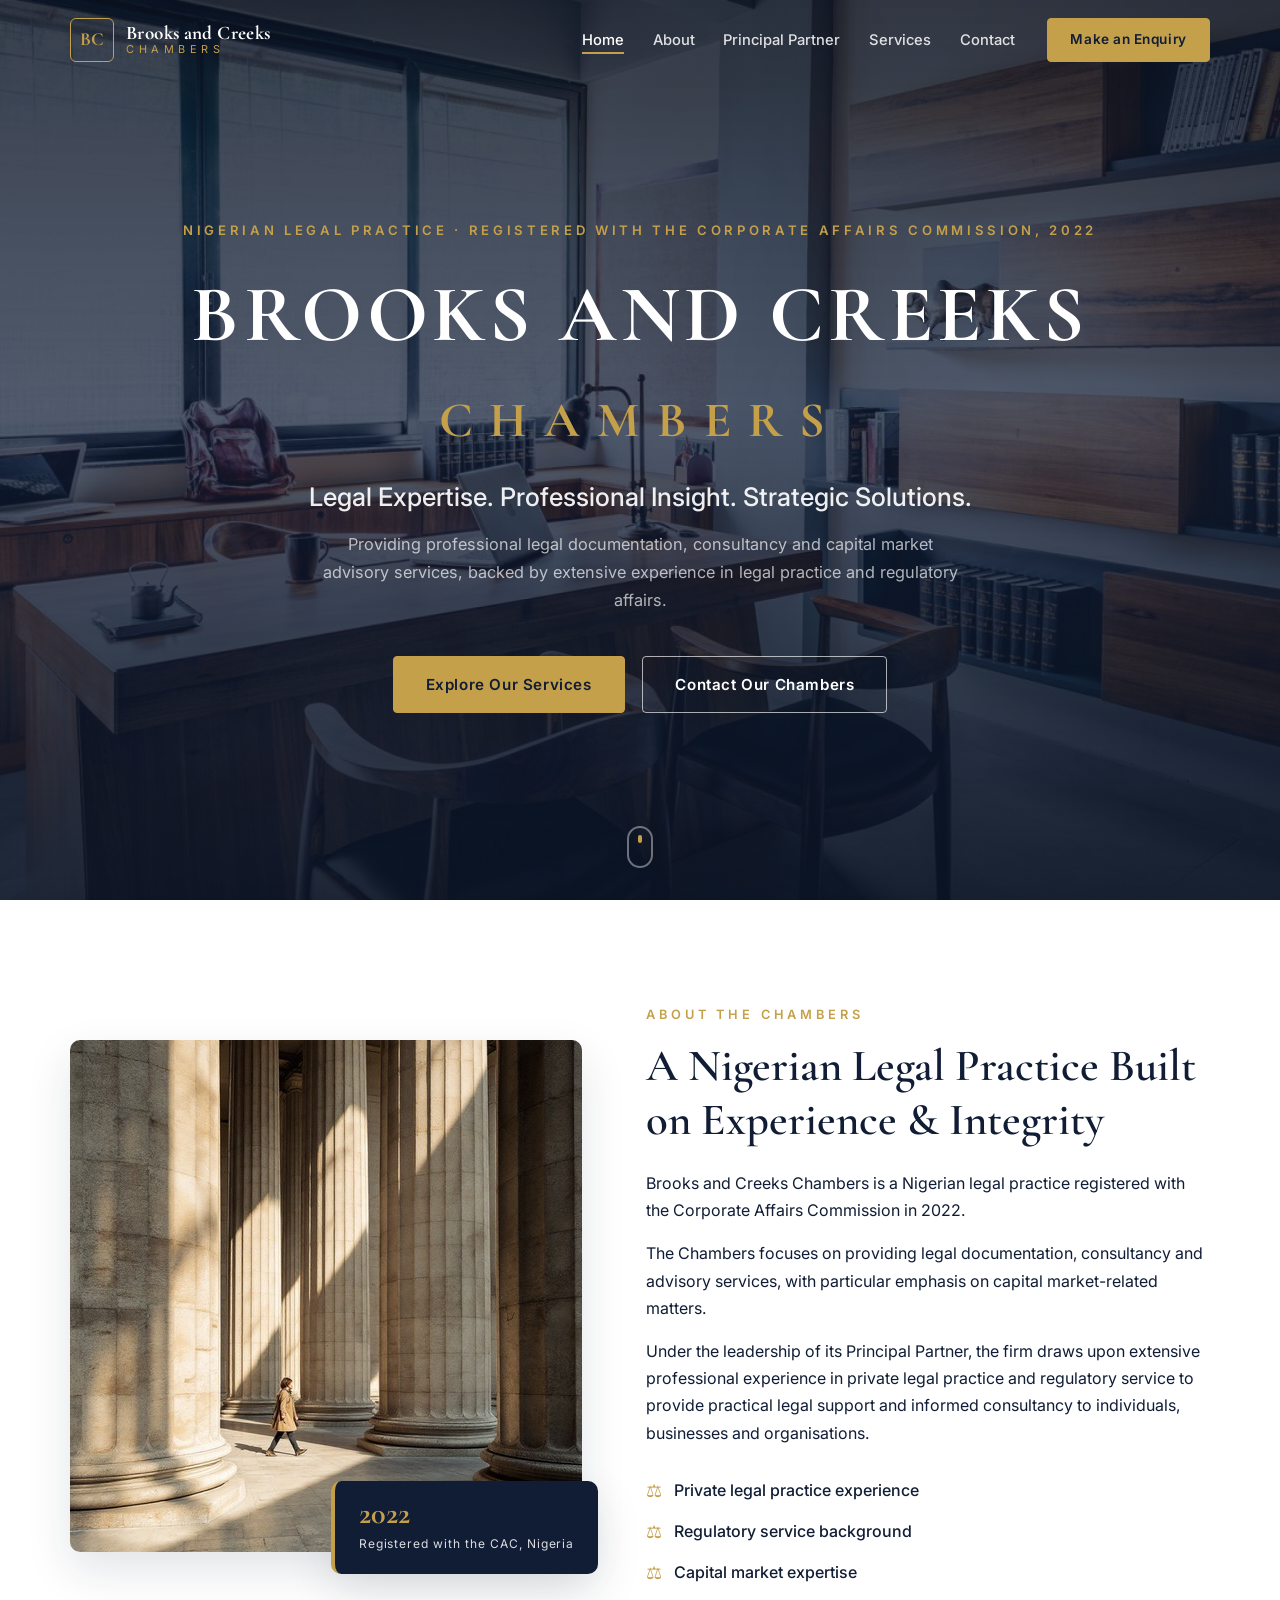
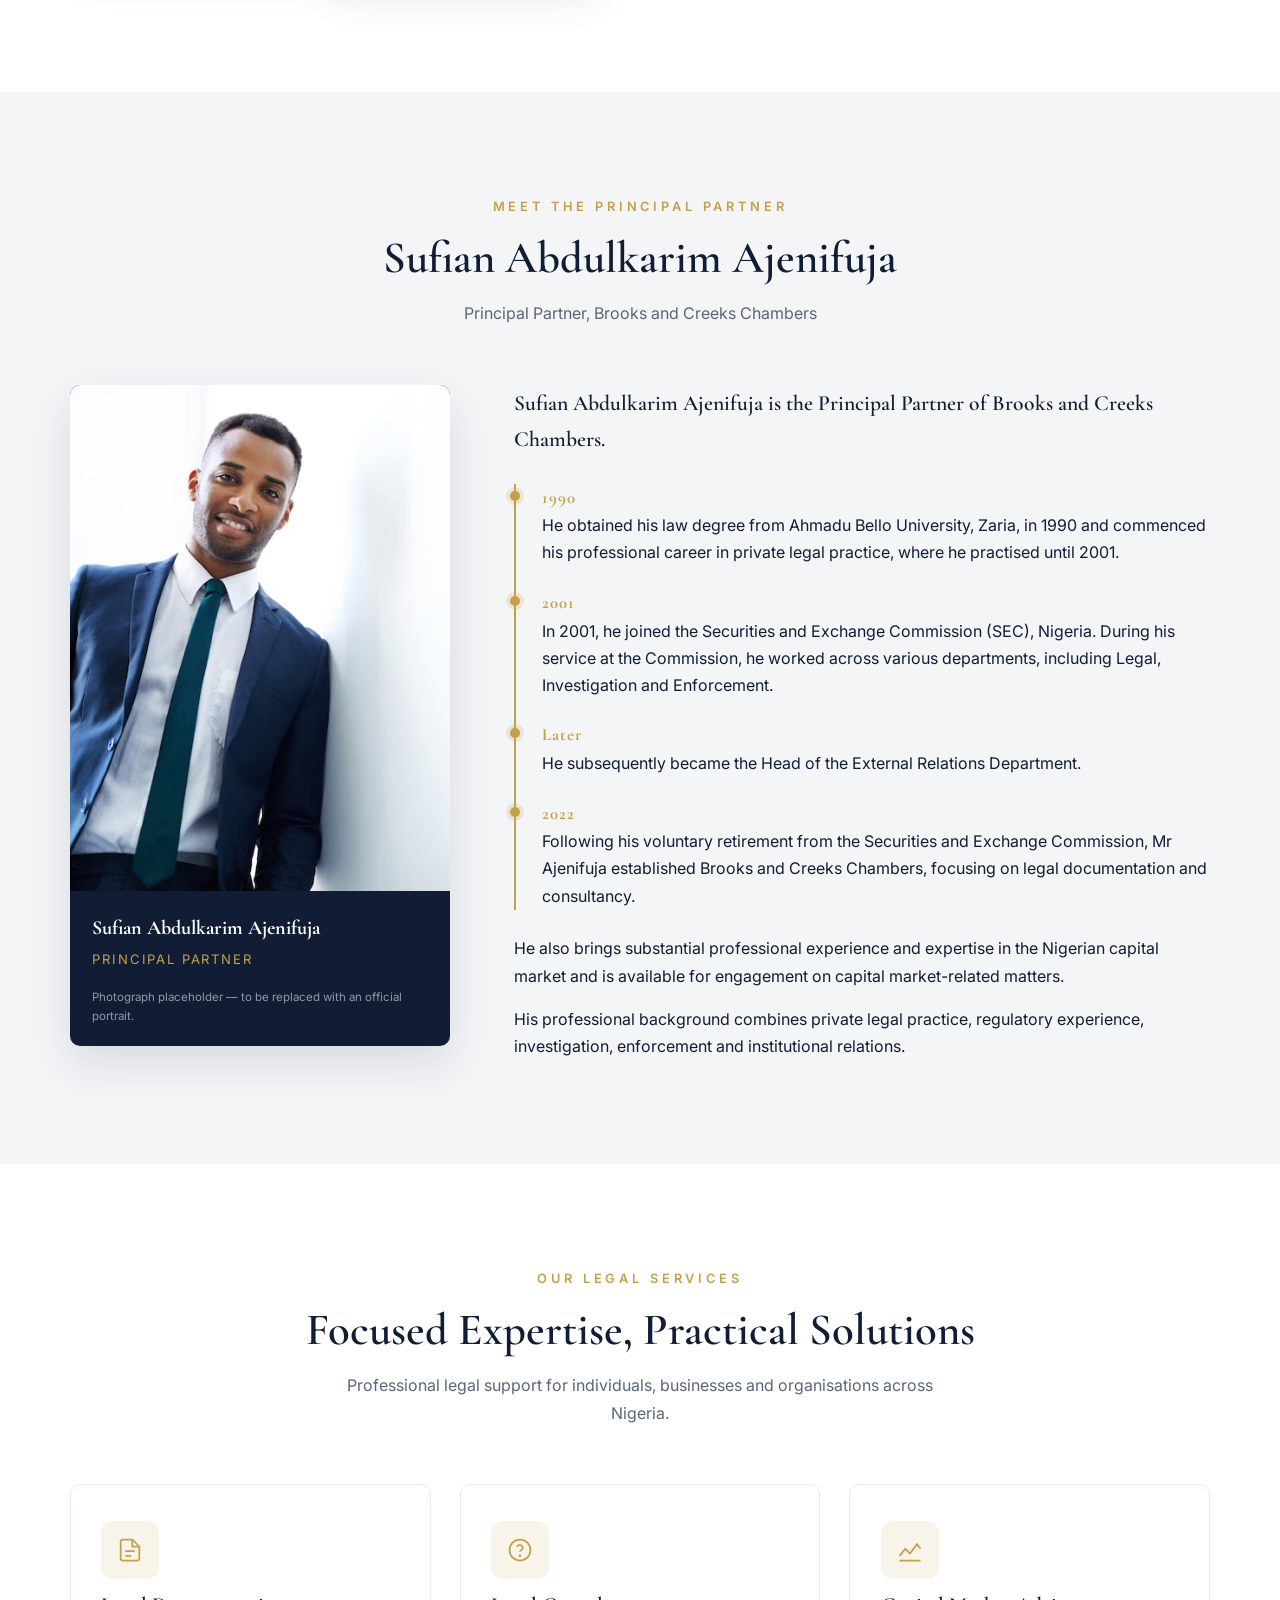
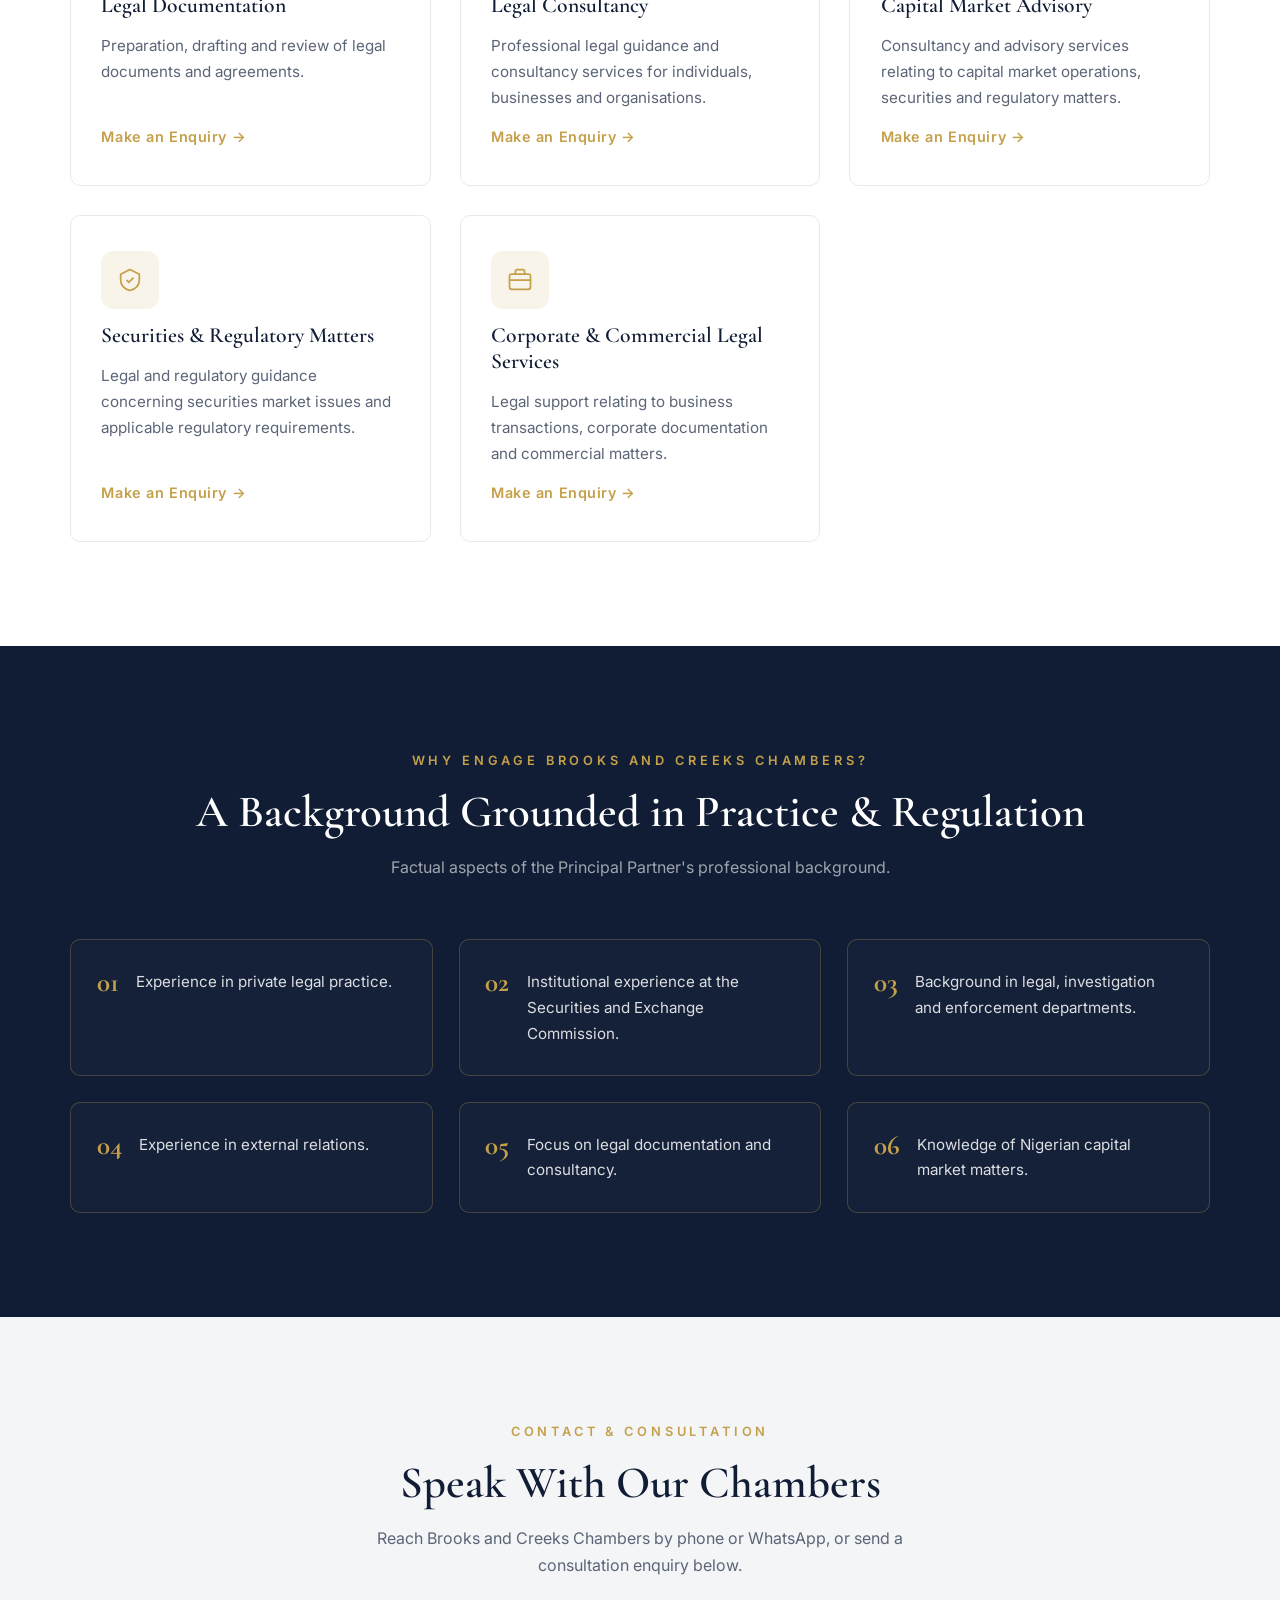
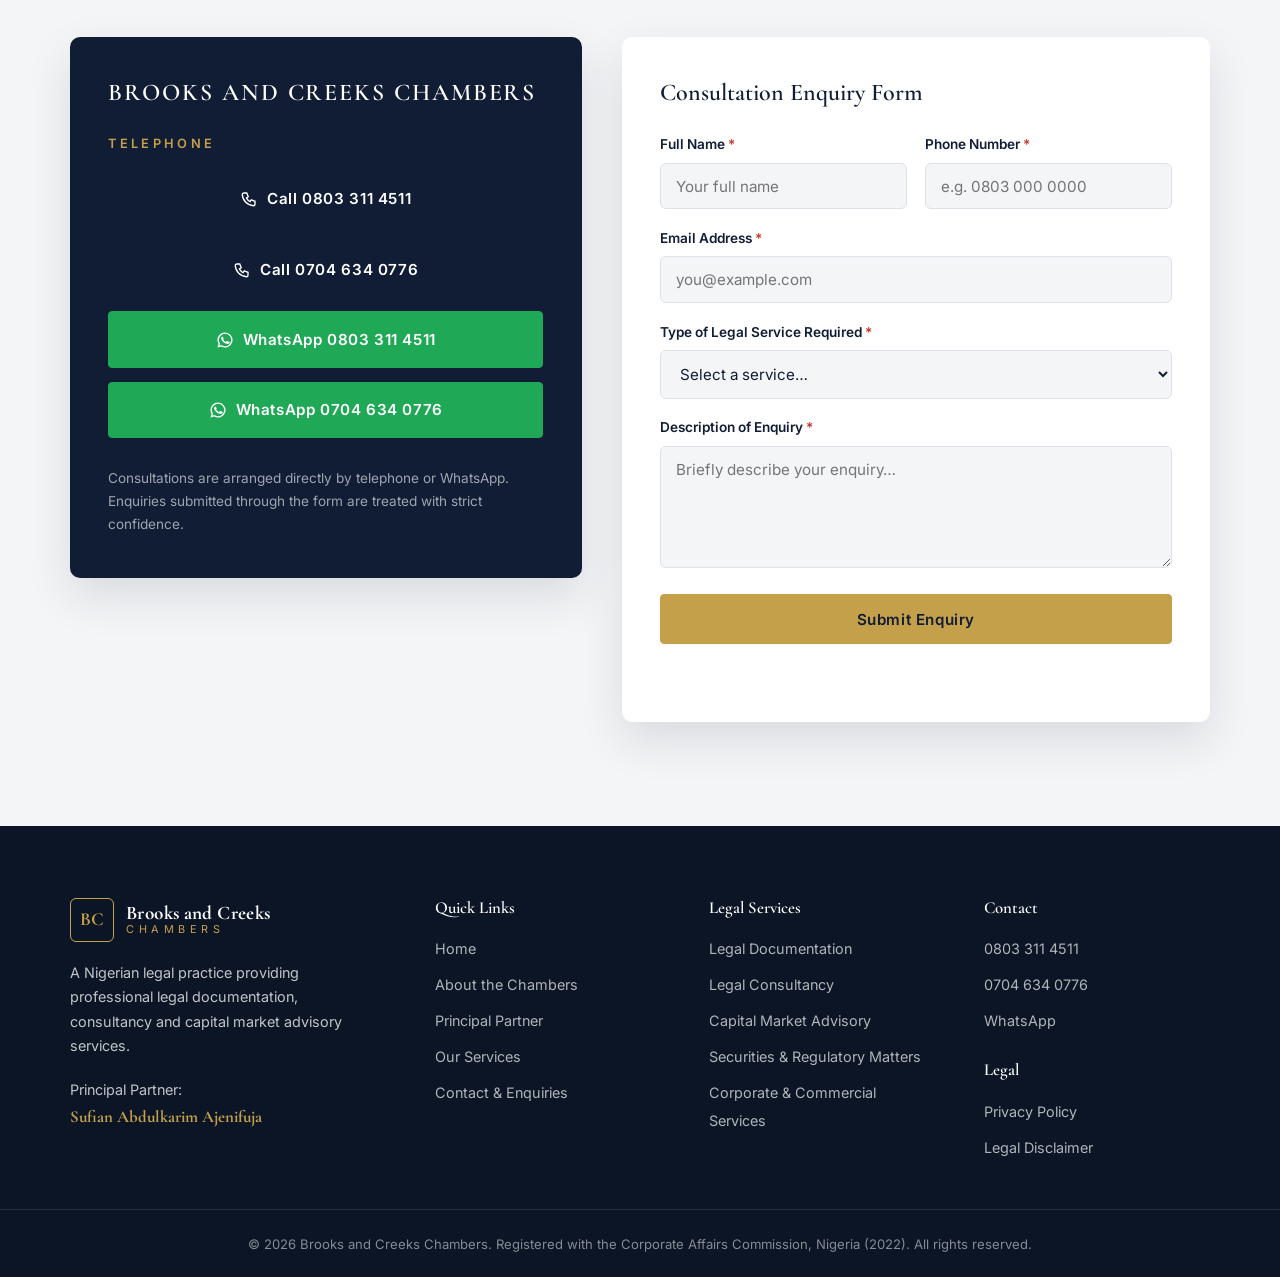
==== brooks-and-creeks-chambers/brooks-and-creeks-chambers/index.html @ 33fd92de "Add files via upload" ====
<!DOCTYPE html>
<html lang="en-NG">
<head>
  <meta charset="UTF-8">
  <meta name="viewport" content="width=device-width, initial-scale=1.0">
  <title>Brooks and Creeks Chambers | Nigerian Legal Practice – Documentation, Consultancy &amp; Capital Market Advisory</title>

  <!-- SEO -->
  <meta name="description" content="Brooks and Creeks Chambers is a Nigerian legal practice registered with the CAC in 2022, offering legal documentation, legal consultancy, capital market advisory and corporate legal services. Principal Partner: Sufian Abdulkarim Ajenifuja.">
  <meta name="keywords" content="law firm Nigeria, legal documentation Nigeria, legal consultancy Lagos, capital market advisory Nigeria, securities law Nigeria, corporate legal services, Brooks and Creeks Chambers, Sufian Abdulkarim Ajenifuja, SEC Nigeria lawyer">
  <meta name="author" content="Brooks and Creeks Chambers">
  <meta name="robots" content="index, follow">
  <link rel="canonical" href="https://www.brooksandcreekschambers.com.ng/">

  <!-- Open Graph -->
  <meta property="og:type" content="website">
  <meta property="og:locale" content="en_NG">
  <meta property="og:site_name" content="Brooks and Creeks Chambers">
  <meta property="og:title" content="Brooks and Creeks Chambers | Legal Expertise. Professional Insight. Strategic Solutions.">
  <meta property="og:description" content="Professional legal documentation, consultancy and capital market advisory services in Nigeria.">
  <meta property="og:url" content="https://www.brooksandcreekschambers.com.ng/">
  <meta property="og:image" content="https://www.brooksandcreekschambers.com.ng/assets/hero-law-office.png">

  <!-- Twitter -->
  <meta name="twitter:card" content="summary_large_image">
  <meta name="twitter:title" content="Brooks and Creeks Chambers">
  <meta name="twitter:description" content="Legal documentation, consultancy and capital market advisory services in Nigeria.">
  <meta name="twitter:image" content="https://www.brooksandcreekschambers.com.ng/assets/hero-law-office.png">

  <!-- Favicon (inline SVG – scales of justice monogram) -->
  <link rel="icon" type="image/svg+xml" href='data:image/svg+xml,<svg xmlns="http://www.w3.org/2000/svg" viewBox="0 0 64 64"><rect width="64" height="64" rx="10" fill="%23101D35"/><text x="32" y="42" font-family="Georgia,serif" font-size="26" fill="%23C5A04A" text-anchor="middle">BC</text></svg>'>

  <!-- Fonts -->
  <link rel="preconnect" href="https://fonts.googleapis.com">
  <link rel="preconnect" href="https://fonts.gstatic.com" crossorigin>
  <link href="https://fonts.googleapis.com/css2?family=Cormorant+Garamond:wght@500;600;700&family=Inter:wght@400;500;600&display=swap" rel="stylesheet">

  <link rel="stylesheet" href="css/style.css">

  <!-- Structured data: LegalService -->
  <script type="application/ld+json">
  {
    "@context": "https://schema.org",
    "@type": "LegalService",
    "name": "Brooks and Creeks Chambers",
    "url": "https://www.brooksandcreekschambers.com.ng/",
    "image": "https://www.brooksandcreekschambers.com.ng/assets/hero-law-office.png",
    "description": "Nigerian legal practice offering legal documentation, legal consultancy, capital market advisory, securities and regulatory matters, and corporate and commercial legal services.",
    "telephone": ["+2348033114511", "+2347046340776"],
    "foundingDate": "2022",
    "founder": {
      "@type": "Person",
      "name": "Sufian Abdulkarim Ajenifuja",
      "jobTitle": "Principal Partner"
    },
    "areaServed": { "@type": "Country", "name": "Nigeria" },
    "knowsAbout": ["Legal Documentation", "Legal Consultancy", "Capital Market Advisory", "Securities and Capital Market Matters", "Corporate and Commercial Legal Services"],
    "priceRange": "Consultation"
  }
  </script>
</head>

<body>
  <!-- ============ HEADER / NAVIGATION ============ -->
  <header class="site-header" id="siteHeader">
    <div class="container header-inner">
      <a href="#home" class="brand" aria-label="Brooks and Creeks Chambers – home">
        <span class="brand-mark" aria-hidden="true">BC</span>
        <span class="brand-text">
          <strong>Brooks and Creeks</strong>
          <small>Chambers</small>
        </span>
      </a>

      <nav class="main-nav" id="mainNav" aria-label="Primary navigation">
        <ul>
          <li><a href="#home" class="nav-link">Home</a></li>
          <li><a href="#about" class="nav-link">About</a></li>
          <li><a href="#partner" class="nav-link">Principal Partner</a></li>
          <li><a href="#services" class="nav-link">Services</a></li>
          <li><a href="#contact" class="nav-link">Contact</a></li>
        </ul>
        <a href="#contact" class="btn btn-gold nav-cta">Make an Enquiry</a>
      </nav>

      <button class="nav-toggle" id="navToggle" aria-label="Toggle navigation menu" aria-expanded="false" aria-controls="mainNav">
        <span></span><span></span><span></span>
      </button>
    </div>
  </header>

  <main id="main">
    <!-- ============ HERO ============ -->
    <section class="hero" id="home" aria-label="Introduction">
      <div class="hero-bg" role="img" aria-label="Elegant modern law office with legal library"></div>
      <div class="hero-overlay"></div>
      <div class="container hero-content">
        <p class="hero-eyebrow reveal">Nigerian Legal Practice &middot; Registered with the Corporate Affairs Commission, 2022</p>
        <h1 class="reveal">BROOKS AND CREEKS<br><span>CHAMBERS</span></h1>
        <h2 class="hero-tagline reveal">Legal Expertise. Professional Insight. Strategic Solutions.</h2>
        <p class="hero-sub reveal">Providing professional legal documentation, consultancy and capital market advisory services, backed by extensive experience in legal practice and regulatory affairs.</p>
        <div class="hero-actions reveal">
          <a href="#services" class="btn btn-gold">Explore Our Services</a>
          <a href="#contact" class="btn btn-outline">Contact Our Chambers</a>
        </div>
      </div>
      <a href="#about" class="scroll-hint" aria-label="Scroll to About section"><span></span></a>
    </section>

    <!-- ============ ABOUT ============ -->
    <section class="section about" id="about">
      <div class="container about-grid">
        <div class="about-media reveal">
          <img src="assets/about-columns.png" alt="Classical courthouse columns symbolising legal tradition and stability" loading="lazy">
          <div class="about-badge">
            <span class="badge-year">2022</span>
            <span class="badge-label">Registered with the CAC, Nigeria</span>
          </div>
        </div>
        <div class="about-text reveal">
          <p class="section-eyebrow">About the Chambers</p>
          <h2 class="section-title">A Nigerian Legal Practice Built on Experience &amp; Integrity</h2>
          <p>Brooks and Creeks Chambers is a Nigerian legal practice registered with the Corporate Affairs Commission in 2022.</p>
          <p>The Chambers focuses on providing legal documentation, consultancy and advisory services, with particular emphasis on capital market-related matters.</p>
          <p>Under the leadership of its Principal Partner, the firm draws upon extensive professional experience in private legal practice and regulatory service to provide practical legal support and informed consultancy to individuals, businesses and organisations.</p>
          <div class="about-points">
            <div class="point"><span class="point-icon" aria-hidden="true">&#9878;</span> Private legal practice experience</div>
            <div class="point"><span class="point-icon" aria-hidden="true">&#9878;</span> Regulatory service background</div>
            <div class="point"><span class="point-icon" aria-hidden="true">&#9878;</span> Capital market expertise</div>
          </div>
        </div>
      </div>
    </section>

    <!-- ============ PRINCIPAL PARTNER ============ -->
    <section class="section partner" id="partner">
      <div class="container">
        <div class="section-heading reveal">
          <p class="section-eyebrow">Meet the Principal Partner</p>
          <h2 class="section-title">Sufian Abdulkarim Ajenifuja</h2>
          <p class="section-sub">Principal Partner, Brooks and Creeks Chambers</p>
        </div>

        <div class="partner-grid">
          <figure class="partner-photo reveal">
            <img src="assets/partner-placeholder.png" alt="Portrait placeholder for Sufian Abdulkarim Ajenifuja, Principal Partner of Brooks and Creeks Chambers">
            <figcaption>
              <strong>Sufian Abdulkarim Ajenifuja</strong>
              <span>Principal Partner</span>
            </figcaption>
            <span class="photo-note">Photograph placeholder &mdash; to be replaced with an official portrait.</span>
          </figure>

          <div class="partner-bio reveal">
            <p class="lead">Sufian Abdulkarim Ajenifuja is the Principal Partner of Brooks and Creeks Chambers.</p>

            <div class="timeline">
              <div class="timeline-item">
                <span class="timeline-year">1990</span>
                <p>He obtained his law degree from Ahmadu Bello University, Zaria, in 1990 and commenced his professional career in private legal practice, where he practised until 2001.</p>
              </div>
              <div class="timeline-item">
                <span class="timeline-year">2001</span>
                <p>In 2001, he joined the Securities and Exchange Commission (SEC), Nigeria. During his service at the Commission, he worked across various departments, including Legal, Investigation and Enforcement.</p>
              </div>
              <div class="timeline-item">
                <span class="timeline-year">Later</span>
                <p>He subsequently became the Head of the External Relations Department.</p>
              </div>
              <div class="timeline-item">
                <span class="timeline-year">2022</span>
                <p>Following his voluntary retirement from the Securities and Exchange Commission, Mr Ajenifuja established Brooks and Creeks Chambers, focusing on legal documentation and consultancy.</p>
              </div>
            </div>

            <p>He also brings substantial professional experience and expertise in the Nigerian capital market and is available for engagement on capital market-related matters.</p>
            <p>His professional background combines private legal practice, regulatory experience, investigation, enforcement and institutional relations.</p>
          </div>
        </div>
      </div>
    </section>

    <!-- ============ SERVICES ============ -->
    <section class="section services" id="services">
      <div class="container">
        <div class="section-heading reveal">
          <p class="section-eyebrow">Our Legal Services</p>
          <h2 class="section-title">Focused Expertise, Practical Solutions</h2>
          <p class="section-sub">Professional legal support for individuals, businesses and organisations across Nigeria.</p>
        </div>

        <div class="services-grid">
          <article class="service-card reveal">
            <div class="service-icon" aria-hidden="true">
              <svg viewBox="0 0 24 24" fill="none" stroke="currentColor" stroke-width="1.5"><path d="M14 3H6a2 2 0 0 0-2 2v14a2 2 0 0 0 2 2h12a2 2 0 0 0 2-2V9z"/><path d="M14 3v6h6"/><path d="M8 13h8M8 17h5"/></svg>
            </div>
            <h3>Legal Documentation</h3>
            <p>Preparation, drafting and review of legal documents and agreements.</p>
            <a href="#contact" class="service-link">Make an Enquiry &rarr;</a>
          </article>

          <article class="service-card reveal">
            <div class="service-icon" aria-hidden="true">
              <svg viewBox="0 0 24 24" fill="none" stroke="currentColor" stroke-width="1.5"><circle cx="12" cy="12" r="9"/><path d="M9.5 9.5a2.5 2.5 0 0 1 4.9.6c0 1.7-2.4 2.2-2.4 3.4"/><circle cx="12" cy="17" r="0.4" fill="currentColor"/></svg>
            </div>
            <h3>Legal Consultancy</h3>
            <p>Professional legal guidance and consultancy services for individuals, businesses and organisations.</p>
            <a href="#contact" class="service-link">Make an Enquiry &rarr;</a>
          </article>

          <article class="service-card reveal">
            <div class="service-icon" aria-hidden="true">
              <svg viewBox="0 0 24 24" fill="none" stroke="currentColor" stroke-width="1.5"><path d="M3 17l5-6 4 4 6-8 3 4"/><path d="M3 21h18"/></svg>
            </div>
            <h3>Capital Market Advisory</h3>
            <p>Consultancy and advisory services relating to capital market operations, securities and regulatory matters.</p>
            <a href="#contact" class="service-link">Make an Enquiry &rarr;</a>
          </article>

          <article class="service-card reveal">
            <div class="service-icon" aria-hidden="true">
              <svg viewBox="0 0 24 24" fill="none" stroke="currentColor" stroke-width="1.5"><path d="M12 3l8 4v5c0 4.5-3.2 7.7-8 9-4.8-1.3-8-4.5-8-9V7z"/><path d="M9 12l2 2 4-4"/></svg>
            </div>
            <h3>Securities &amp; Regulatory Matters</h3>
            <p>Legal and regulatory guidance concerning securities market issues and applicable regulatory requirements.</p>
            <a href="#contact" class="service-link">Make an Enquiry &rarr;</a>
          </article>

          <article class="service-card reveal">
            <div class="service-icon" aria-hidden="true">
              <svg viewBox="0 0 24 24" fill="none" stroke="currentColor" stroke-width="1.5"><rect x="3" y="7" width="18" height="13" rx="2"/><path d="M8 7V5a2 2 0 0 1 2-2h4a2 2 0 0 1 2 2v2M3 12h18"/></svg>
            </div>
            <h3>Corporate &amp; Commercial Legal Services</h3>
            <p>Legal support relating to business transactions, corporate documentation and commercial matters.</p>
            <a href="#contact" class="service-link">Make an Enquiry &rarr;</a>
          </article>
        </div>
      </div>
    </section>

    <!-- ============ WHY ENGAGE US ============ -->
    <section class="section why" id="why">
      <div class="container">
        <div class="section-heading reveal">
          <p class="section-eyebrow">Why Engage Brooks and Creeks Chambers?</p>
          <h2 class="section-title">A Background Grounded in Practice &amp; Regulation</h2>
          <p class="section-sub">Factual aspects of the Principal Partner's professional background.</p>
        </div>

        <div class="why-grid">
          <div class="why-item reveal"><span aria-hidden="true">01</span><p>Experience in private legal practice.</p></div>
          <div class="why-item reveal"><span aria-hidden="true">02</span><p>Institutional experience at the Securities and Exchange Commission.</p></div>
          <div class="why-item reveal"><span aria-hidden="true">03</span><p>Background in legal, investigation and enforcement departments.</p></div>
          <div class="why-item reveal"><span aria-hidden="true">04</span><p>Experience in external relations.</p></div>
          <div class="why-item reveal"><span aria-hidden="true">05</span><p>Focus on legal documentation and consultancy.</p></div>
          <div class="why-item reveal"><span aria-hidden="true">06</span><p>Knowledge of Nigerian capital market matters.</p></div>
        </div>
      </div>
    </section>

    <!-- ============ CONTACT ============ -->
    <section class="section contact" id="contact">
      <div class="container">
        <div class="section-heading reveal">
          <p class="section-eyebrow">Contact &amp; Consultation</p>
          <h2 class="section-title">Speak With Our Chambers</h2>
          <p class="section-sub">Reach Brooks and Creeks Chambers by phone or WhatsApp, or send a consultation enquiry below.</p>
        </div>

        <div class="contact-grid">
          <div class="contact-info reveal">
            <h3>BROOKS AND CREEKS CHAMBERS</h3>
            <p class="contact-phone-label">Telephone</p>

            <div class="contact-actions">
              <a class="btn btn-navy" href="tel:+2348033114511">
                <svg viewBox="0 0 24 24" fill="none" stroke="currentColor" stroke-width="1.8" aria-hidden="true"><path d="M5 4h4l2 5-2.5 1.5a12 12 0 0 0 5 5L15 13l5 2v4a2 2 0 0 1-2 2A16 16 0 0 1 3 6a2 2 0 0 1 2-2z"/></svg>
                Call 0803 311 4511
              </a>
              <a class="btn btn-navy" href="tel:+2347046340776">
                <svg viewBox="0 0 24 24" fill="none" stroke="currentColor" stroke-width="1.8" aria-hidden="true"><path d="M5 4h4l2 5-2.5 1.5a12 12 0 0 0 5 5L15 13l5 2v4a2 2 0 0 1-2 2A16 16 0 0 1 3 6a2 2 0 0 1 2-2z"/></svg>
                Call 0704 634 0776
              </a>
              <a class="btn btn-whatsapp" href="https://wa.me/2348033114511?text=Hello%20Brooks%20and%20Creeks%20Chambers%2C%20I%20would%20like%20to%20make%20an%20enquiry." target="_blank" rel="noopener">
                <svg viewBox="0 0 24 24" fill="currentColor" aria-hidden="true"><path d="M12 2a10 10 0 0 0-8.6 15.1L2 22l5.1-1.3A10 10 0 1 0 12 2zm0 18.2c-1.5 0-3-.4-4.2-1.2l-.3-.2-3 .8.8-2.9-.2-.3A8.2 8.2 0 1 1 12 20.2zm4.6-6.1c-.3-.1-1.5-.7-1.7-.8-.2-.1-.4-.1-.6.1-.2.3-.6.8-.8 1-.1.2-.3.2-.5.1a6.7 6.7 0 0 1-3.3-2.9c-.3-.4 0-.5.1-.7l.4-.5c.1-.2 0-.4 0-.5l-.8-1.9c-.2-.5-.4-.4-.6-.4h-.5c-.2 0-.5.1-.7.3-.9.9-1.1 2.1-.2 3.7 1.2 2.4 3.2 4.2 5.7 5.1 1.9.7 2.7.6 3.4.4.6-.1 1.5-.6 1.7-1.2.2-.6.2-1.1.1-1.2 0-.1-.2-.2-.5-.3z"/></svg>
                WhatsApp 0803 311 4511
              </a>
              <a class="btn btn-whatsapp" href="https://wa.me/2347046340776?text=Hello%20Brooks%20and%20Creeks%20Chambers%2C%20I%20would%20like%20to%20make%20an%20enquiry." target="_blank" rel="noopener">
                <svg viewBox="0 0 24 24" fill="currentColor" aria-hidden="true"><path d="M12 2a10 10 0 0 0-8.6 15.1L2 22l5.1-1.3A10 10 0 1 0 12 2zm0 18.2c-1.5 0-3-.4-4.2-1.2l-.3-.2-3 .8.8-2.9-.2-.3A8.2 8.2 0 1 1 12 20.2zm4.6-6.1c-.3-.1-1.5-.7-1.7-.8-.2-.1-.4-.1-.6.1-.2.3-.6.8-.8 1-.1.2-.3.2-.5.1a6.7 6.7 0 0 1-3.3-2.9c-.3-.4 0-.5.1-.7l.4-.5c.1-.2 0-.4 0-.5l-.8-1.9c-.2-.5-.4-.4-.6-.4h-.5c-.2 0-.5.1-.7.3-.9.9-1.1 2.1-.2 3.7 1.2 2.4 3.2 4.2 5.7 5.1 1.9.7 2.7.6 3.4.4.6-.1 1.5-.6 1.7-1.2.2-.6.2-1.1.1-1.2 0-.1-.2-.2-.5-.3z"/></svg>
                WhatsApp 0704 634 0776
              </a>
            </div>

            <p class="contact-note">Consultations are arranged directly by telephone or WhatsApp. Enquiries submitted through the form are treated with strict confidence.</p>
          </div>

          <div class="contact-form-wrap reveal">
            <h3>Consultation Enquiry Form</h3>
            <!--
              FORM BACKEND: This form is connected to Formspree (https://formspree.io).
              1. Create a free account and a new form at https://formspree.io
              2. Replace YOUR_FORM_ID below with your form's endpoint ID, e.g.
                 action="https://formspree.io/f/xabcd123"
              3. In your Formspree dashboard, set the notification email to receive enquiries.
              Until configured, submissions cannot be delivered — see README.md.
            -->
            <form id="enquiryForm" action="https://formspree.io/f/YOUR_FORM_ID" method="POST" novalidate>
              <div class="form-row">
                <div class="form-field">
                  <label for="fullName">Full Name <span class="req" aria-hidden="true">*</span></label>
                  <input type="text" id="fullName" name="full_name" required autocomplete="name" placeholder="Your full name">
                </div>
                <div class="form-field">
                  <label for="phone">Phone Number <span class="req" aria-hidden="true">*</span></label>
                  <input type="tel" id="phone" name="phone" required autocomplete="tel" placeholder="e.g. 0803 000 0000">
                </div>
              </div>
              <div class="form-field">
                <label for="email">Email Address <span class="req" aria-hidden="true">*</span></label>
                <input type="email" id="email" name="email" required autocomplete="email" placeholder="you@example.com">
              </div>
              <div class="form-field">
                <label for="serviceType">Type of Legal Service Required <span class="req" aria-hidden="true">*</span></label>
                <select id="serviceType" name="service_type" required>
                  <option value="" disabled selected>Select a service…</option>
                  <option>Legal Documentation</option>
                  <option>Legal Consultancy</option>
                  <option>Capital Market Advisory</option>
                  <option>Securities and Regulatory Matters</option>
                  <option>Corporate and Commercial Legal Services</option>
                  <option>Other / Not Sure</option>
                </select>
              </div>
              <div class="form-field">
                <label for="message">Description of Enquiry <span class="req" aria-hidden="true">*</span></label>
                <textarea id="message" name="message" rows="5" required placeholder="Briefly describe your enquiry…"></textarea>
              </div>
              <input type="text" name="_gotcha" class="hp-field" tabindex="-1" autocomplete="off" aria-hidden="true">
              <button type="submit" class="btn btn-gold btn-block" id="submitBtn">Submit Enquiry</button>
              <p class="form-status" id="formStatus" role="status" aria-live="polite"></p>
            </form>
          </div>
        </div>
      </div>
    </section>
  </main>

  <!-- ============ FOOTER ============ -->
  <footer class="site-footer">
    <div class="container footer-grid">
      <div class="footer-col footer-brand">
        <a href="#home" class="brand brand-footer">
          <span class="brand-mark" aria-hidden="true">BC</span>
          <span class="brand-text"><strong>Brooks and Creeks</strong><small>Chambers</small></span>
        </a>
        <p>A Nigerian legal practice providing professional legal documentation, consultancy and capital market advisory services.</p>
        <p class="footer-partner">Principal Partner:<br><strong>Sufian Abdulkarim Ajenifuja</strong></p>
      </div>

      <nav class="footer-col" aria-label="Quick navigation">
        <h4>Quick Links</h4>
        <ul>
          <li><a href="#home">Home</a></li>
          <li><a href="#about">About the Chambers</a></li>
          <li><a href="#partner">Principal Partner</a></li>
          <li><a href="#services">Our Services</a></li>
          <li><a href="#contact">Contact &amp; Enquiries</a></li>
        </ul>
      </nav>

      <nav class="footer-col" aria-label="Legal services">
        <h4>Legal Services</h4>
        <ul>
          <li><a href="#services">Legal Documentation</a></li>
          <li><a href="#services">Legal Consultancy</a></li>
          <li><a href="#services">Capital Market Advisory</a></li>
          <li><a href="#services">Securities &amp; Regulatory Matters</a></li>
          <li><a href="#services">Corporate &amp; Commercial Services</a></li>
        </ul>
      </nav>

      <div class="footer-col">
        <h4>Contact</h4>
        <ul class="footer-contact">
          <li><a href="tel:+2348033114511">0803 311 4511</a></li>
          <li><a href="tel:+2347046340776">0704 634 0776</a></li>
          <li><a href="https://wa.me/2348033114511" target="_blank" rel="noopener">WhatsApp</a></li>
        </ul>
        <h4 class="footer-legal-head">Legal</h4>
        <ul>
          <li><button class="footer-link-btn" data-modal="privacy">Privacy Policy</button></li>
          <li><button class="footer-link-btn" data-modal="disclaimer">Legal Disclaimer</button></li>
        </ul>
      </div>
    </div>
    <div class="footer-bottom">
      <div class="container">
        <p>&copy; <span id="year">2026</span> Brooks and Creeks Chambers. Registered with the Corporate Affairs Commission, Nigeria (2022). All rights reserved.</p>
      </div>
    </div>
  </footer>

  <!-- ============ MODALS ============ -->
  <div class="modal" id="modal-privacy" role="dialog" aria-modal="true" aria-labelledby="privacyTitle" hidden>
    <div class="modal-card">
      <button class="modal-close" data-close aria-label="Close privacy policy">&times;</button>
      <h3 id="privacyTitle">Privacy Policy</h3>
      <p>Brooks and Creeks Chambers respects the privacy of all visitors and clients. Personal information submitted through this website's enquiry form or via telephone and WhatsApp is used solely for the purpose of responding to your enquiry and arranging consultations.</p>
      <p>We do not sell, rent or share your personal information with third parties for marketing purposes. Information may be retained only as necessary to respond to your enquiry and to comply with applicable professional obligations.</p>
      <p>Enquiries submitted through third-party form services are subject to those providers' own privacy and security arrangements.</p>
      <p>For any privacy-related questions, please contact the Chambers on 0803 311 4511 or 0704 634 0776.</p>
    </div>
  </div>

  <div class="modal" id="modal-disclaimer" role="dialog" aria-modal="true" aria-labelledby="disclaimerTitle" hidden>
    <div class="modal-card">
      <button class="modal-close" data-close aria-label="Close legal disclaimer">&times;</button>
      <h3 id="disclaimerTitle">Legal Disclaimer</h3>
      <p>The content of this website is provided for general information only and does not constitute legal advice, nor does it create a lawyer–client relationship. Laws and regulations change, and their application varies with individual circumstances.</p>
      <p>While Brooks and Creeks Chambers endeavours to keep information accurate and up to date, no warranty is given as to its completeness or accuracy. Visitors should seek professional advice specific to their circumstances before acting on any information on this site.</p>
      <p>Engagement of the Chambers is subject to agreed terms and professional conflict checks.</p>
    </div>
  </div>

  <a href="#home" class="back-to-top" id="backToTop" aria-label="Back to top">&uarr;</a>

  <script src="js/main.js"></script>
</body>
</html>
---- brooks-and-creeks-chambers/brooks-and-creeks-chambers/css/style.css ----
/* ============================================================
   BROOKS AND CREEKS CHAMBERS – style.css
   Palette: navy #101D35 · gold #C5A04A · white #FFF · grey #F4F5F7
   ============================================================ */

:root {
  --navy: #101D35;
  --navy-2: #16263F;
  --navy-3: #0B1526;
  --gold: #C5A04A;
  --gold-light: #D9BC72;
  --white: #FFFFFF;
  --grey: #F4F5F7;
  --grey-text: #5B6577;
  --font-serif: 'Cormorant Garamond', Georgia, 'Times New Roman', serif;
  --font-sans: 'Inter', 'Segoe UI', Helvetica, Arial, sans-serif;
  --ease: cubic-bezier(0.22, 1, 0.36, 1);
  --shadow: 0 18px 45px rgba(16, 29, 53, 0.12);
  --radius: 10px;
}

* { margin: 0; padding: 0; box-sizing: border-box; }

html { scroll-behavior: smooth; scroll-padding-top: 84px; }

body {
  font-family: var(--font-sans);
  color: var(--navy);
  background: var(--white);
  line-height: 1.7;
  font-size: 1rem;
  -webkit-font-smoothing: antialiased;
  overflow-x: hidden;
}

img { max-width: 100%; display: block; }
a { color: inherit; text-decoration: none; }
ul { list-style: none; }

.container { width: min(1140px, 92%); margin: 0 auto; }

h1, h2, h3, h4 { font-family: var(--font-serif); font-weight: 600; line-height: 1.2; }

/* ---------- Buttons ---------- */
.btn {
  display: inline-flex; align-items: center; justify-content: center; gap: 0.55rem;
  padding: 0.9rem 2rem; font-family: var(--font-sans);
  font-size: 0.95rem; font-weight: 600; letter-spacing: 0.04em;
  border-radius: 4px; border: 1.5px solid transparent;
  cursor: pointer; transition: all 0.35s var(--ease);
  white-space: nowrap;
}
.btn svg { width: 18px; height: 18px; flex-shrink: 0; }
.btn-gold { background: var(--gold); color: var(--navy); border-color: var(--gold); }
.btn-gold:hover { background: var(--gold-light); border-color: var(--gold-light); transform: translateY(-2px); box-shadow: 0 10px 24px rgba(197,160,74,0.35); }
.btn-outline { background: transparent; color: var(--white); border-color: rgba(255,255,255,0.65); }
.btn-outline:hover { background: var(--white); color: var(--navy); border-color: var(--white); transform: translateY(-2px); }
.btn-navy { background: var(--navy); color: var(--white); border-color: var(--navy); }
.btn-navy:hover { background: var(--navy-2); border-color: var(--navy-2); transform: translateY(-2px); box-shadow: 0 10px 24px rgba(16,29,53,0.25); }
.btn-whatsapp { background: #1FA855; color: var(--white); border-color: #1FA855; }
.btn-whatsapp:hover { background: #23BD61; border-color: #23BD61; transform: translateY(-2px); box-shadow: 0 10px 24px rgba(31,168,85,0.3); }
.btn-block { width: 100%; }

/* ---------- Header ---------- */
.site-header {
  position: fixed; inset: 0 0 auto 0; z-index: 100;
  padding: 1.1rem 0; transition: all 0.4s var(--ease);
}
.site-header.scrolled {
  background: rgba(16,29,53,0.96); backdrop-filter: blur(12px);
  padding: 0.6rem 0; box-shadow: 0 4px 20px rgba(0,0,0,0.25);
}
.header-inner { display: flex; align-items: center; justify-content: space-between; gap: 1rem; }

.brand { display: flex; align-items: center; gap: 0.75rem; }
.brand-mark {
  width: 44px; height: 44px; flex-shrink: 0;
  display: grid; place-items: center;
  border: 1.5px solid var(--gold); border-radius: 6px;
  font-family: var(--font-serif); font-size: 1.15rem; font-weight: 700; color: var(--gold);
}
.brand-text { display: flex; flex-direction: column; line-height: 1.1; }
.brand-text strong { font-family: var(--font-serif); font-size: 1.2rem; color: var(--white); letter-spacing: 0.02em; }
.brand-text small { font-size: 0.68rem; letter-spacing: 0.42em; text-transform: uppercase; color: var(--gold); }

.main-nav { display: flex; align-items: center; gap: 2rem; }
.main-nav ul { display: flex; gap: 1.8rem; }
.nav-link { color: rgba(255,255,255,0.85); font-size: 0.92rem; font-weight: 500; position: relative; padding: 0.3rem 0; transition: color 0.3s; }
.nav-link::after { content: ""; position: absolute; left: 0; bottom: 0; width: 0; height: 2px; background: var(--gold); transition: width 0.35s var(--ease); }
.nav-link:hover, .nav-link.active { color: var(--white); }
.nav-link:hover::after, .nav-link.active::after { width: 100%; }
.nav-cta { padding: 0.6rem 1.4rem; font-size: 0.85rem; }

.nav-toggle { display: none; flex-direction: column; gap: 5px; background: none; border: 0; cursor: pointer; padding: 0.5rem; z-index: 120; }
.nav-toggle span { width: 26px; height: 2px; background: var(--white); transition: all 0.35s var(--ease); border-radius: 2px; }
.nav-toggle.open span:nth-child(1) { transform: translateY(7px) rotate(45deg); }
.nav-toggle.open span:nth-child(2) { opacity: 0; }
.nav-toggle.open span:nth-child(3) { transform: translateY(-7px) rotate(-45deg); }

/* ---------- Hero ---------- */
.hero { position: relative; min-height: 100vh; display: flex; align-items: center; justify-content: center; text-align: center; overflow: hidden; }
.hero-bg {
  position: absolute; inset: 0;
  background: url('../assets/hero-law-office.png') center/cover no-repeat;
  transform: scale(1.08);
  animation: heroZoom 14s var(--ease) forwards;
}
@keyframes heroZoom { to { transform: scale(1); } }
.hero-overlay { position: absolute; inset: 0; background: linear-gradient(180deg, rgba(11,21,38,0.82) 0%, rgba(16,29,53,0.72) 45%, rgba(11,21,38,0.92) 100%); }
.hero-content { position: relative; z-index: 2; padding: 7rem 0 5rem; }
.hero-eyebrow { color: var(--gold); font-size: 0.82rem; letter-spacing: 0.28em; text-transform: uppercase; margin-bottom: 1.6rem; font-weight: 600; }
.hero h1 { color: var(--white); font-size: clamp(2.6rem, 7vw, 5rem); letter-spacing: 0.06em; font-weight: 700; }
.hero h1 span { color: var(--gold); letter-spacing: 0.34em; font-size: 0.62em; }
.hero-tagline { color: rgba(255,255,255,0.92); font-size: clamp(1.15rem, 2.4vw, 1.6rem); font-weight: 500; margin-top: 1.4rem; font-family: var(--font-sans); }
.hero-sub { color: rgba(255,255,255,0.68); max-width: 640px; margin: 1.2rem auto 2.6rem; font-size: 1.02rem; }
.hero-actions { display: flex; gap: 1.1rem; justify-content: center; flex-wrap: wrap; }

.scroll-hint { position: absolute; bottom: 2rem; left: 50%; transform: translateX(-50%); width: 26px; height: 42px; border: 2px solid rgba(255,255,255,0.4); border-radius: 14px; z-index: 2; }
.scroll-hint span { position: absolute; top: 7px; left: 50%; width: 4px; height: 8px; background: var(--gold); border-radius: 2px; transform: translateX(-50%); animation: scrollDot 1.8s infinite; }
@keyframes scrollDot { 0% { opacity: 1; top: 7px; } 70% { opacity: 0; top: 22px; } 100% { opacity: 0; top: 7px; } }

/* ---------- Sections ---------- */
.section { padding: 6.5rem 0; }
.section-eyebrow { color: var(--gold); font-size: 0.8rem; letter-spacing: 0.3em; text-transform: uppercase; font-weight: 600; margin-bottom: 0.9rem; }
.section-title { font-size: clamp(1.9rem, 4vw, 2.8rem); color: var(--navy); }
.section-sub { color: var(--grey-text); margin-top: 0.9rem; max-width: 620px; }
.section-heading { text-align: center; margin-bottom: 3.6rem; }
.section-heading .section-sub { margin-left: auto; margin-right: auto; }

/* ---------- About ---------- */
.about { background: var(--white); }
.about-grid { display: grid; grid-template-columns: 1fr 1.1fr; gap: 4rem; align-items: center; }
.about-media { position: relative; }
.about-media img { border-radius: var(--radius); box-shadow: var(--shadow); }
.about-badge {
  position: absolute; bottom: -1.4rem; right: -1rem;
  background: var(--navy); color: var(--white);
  padding: 1.1rem 1.5rem; border-radius: var(--radius);
  border-left: 4px solid var(--gold); box-shadow: var(--shadow);
}
.badge-year { display: block; font-family: var(--font-serif); font-size: 1.9rem; color: var(--gold); font-weight: 700; line-height: 1; }
.badge-label { font-size: 0.75rem; letter-spacing: 0.08em; opacity: 0.85; }
.about-text p + p { margin-top: 1rem; }
.about-text .section-title { margin-bottom: 1.4rem; }
.about-points { margin-top: 1.8rem; display: grid; gap: 0.7rem; }
.point { display: flex; align-items: center; gap: 0.7rem; font-weight: 500; }
.point-icon { color: var(--gold); font-size: 1.1rem; }

/* ---------- Partner ---------- */
.partner { background: var(--grey); }
.partner-grid { display: grid; grid-template-columns: 380px 1fr; gap: 4rem; align-items: start; }
.partner-photo { position: relative; background: var(--navy); border-radius: var(--radius); overflow: hidden; box-shadow: var(--shadow); }
.partner-photo img { width: 100%; aspect-ratio: 3/4; object-fit: cover; }
.partner-photo figcaption { padding: 1.2rem 1.4rem 1rem; color: var(--white); }
.partner-photo figcaption strong { font-family: var(--font-serif); font-size: 1.25rem; display: block; }
.partner-photo figcaption span { color: var(--gold); font-size: 0.82rem; letter-spacing: 0.14em; text-transform: uppercase; }
.photo-note { display: block; padding: 0 1.4rem 1.2rem; font-size: 0.72rem; color: rgba(255,255,255,0.55); }
.partner-bio .lead { font-family: var(--font-serif); font-size: 1.35rem; color: var(--navy); font-weight: 600; margin-bottom: 1.6rem; }
.partner-bio p + p { margin-top: 1rem; }
.timeline { margin: 0 0 1.6rem; border-left: 2px solid var(--gold); padding-left: 1.6rem; display: grid; gap: 1.4rem; }
.timeline-item { position: relative; }
.timeline-item::before { content: ""; position: absolute; left: calc(-1.6rem - 6px); top: 7px; width: 10px; height: 10px; border-radius: 50%; background: var(--gold); box-shadow: 0 0 0 4px rgba(197,160,74,0.2); }
.timeline-year { font-family: var(--font-serif); font-size: 1.05rem; font-weight: 700; color: var(--gold); letter-spacing: 0.06em; }

/* ---------- Services ---------- */
.services-grid { display: grid; grid-template-columns: repeat(3, 1fr); gap: 1.8rem; }
.service-card {
  background: var(--white); border: 1px solid #E7EAF0; border-radius: var(--radius);
  padding: 2.2rem 1.9rem; display: flex; flex-direction: column; gap: 0.9rem;
  transition: all 0.4s var(--ease); position: relative; overflow: hidden;
}
.service-card::before { content: ""; position: absolute; top: 0; left: 0; width: 100%; height: 4px; background: var(--gold); transform: scaleX(0); transform-origin: left; transition: transform 0.45s var(--ease); }
.service-card:hover { transform: translateY(-8px); box-shadow: var(--shadow); border-color: transparent; }
.service-card:hover::before { transform: scaleX(1); }
.service-icon { width: 58px; height: 58px; border-radius: 12px; background: rgba(197,160,74,0.12); color: var(--gold); display: grid; place-items: center; }
.service-icon svg { width: 28px; height: 28px; }
.service-card h3 { font-size: 1.35rem; color: var(--navy); }
.service-card p { color: var(--grey-text); font-size: 0.95rem; flex-grow: 1; }
.service-link { color: var(--gold); font-weight: 600; font-size: 0.9rem; letter-spacing: 0.04em; transition: gap 0.3s; }
.service-link:hover { color: var(--navy); }

/* ---------- Why ---------- */
.why { background: var(--navy); }
.why .section-title, .why .section-sub { color: var(--white); }
.why .section-sub { color: rgba(255,255,255,0.6); }
.why-grid { display: grid; grid-template-columns: repeat(3, 1fr); gap: 1.6rem; }
.why-item {
  border: 1px solid rgba(197,160,74,0.28); border-radius: var(--radius);
  padding: 1.8rem 1.6rem; transition: all 0.35s var(--ease);
  display: flex; gap: 1.1rem; align-items: flex-start; background: rgba(255,255,255,0.02);
}
.why-item:hover { background: rgba(197,160,74,0.08); border-color: var(--gold); transform: translateY(-5px); }
.why-item span { font-family: var(--font-serif); font-size: 1.7rem; font-weight: 700; color: var(--gold); line-height: 1; }
.why-item p { color: rgba(255,255,255,0.85); font-size: 0.95rem; }

/* ---------- Contact ---------- */
.contact { background: var(--grey); }
.contact-grid { display: grid; grid-template-columns: 1fr 1.15fr; gap: 2.5rem; align-items: start; }
.contact-info { background: var(--navy); color: var(--white); border-radius: var(--radius); padding: 2.6rem 2.4rem; box-shadow: var(--shadow); }
.contact-info h3 { font-size: 1.5rem; letter-spacing: 0.08em; margin-bottom: 0.4rem; }
.contact-phone-label { color: var(--gold); font-size: 0.8rem; letter-spacing: 0.26em; text-transform: uppercase; margin: 1.6rem 0 1rem; font-weight: 600; }
.contact-actions { display: grid; gap: 0.85rem; }
.contact-note { margin-top: 1.8rem; font-size: 0.85rem; color: rgba(255,255,255,0.6); }

.contact-form-wrap { background: var(--white); border-radius: var(--radius); padding: 2.6rem 2.4rem; box-shadow: var(--shadow); }
.contact-form-wrap h3 { font-size: 1.5rem; margin-bottom: 1.6rem; }
.form-row { display: grid; grid-template-columns: 1fr 1fr; gap: 1.1rem; }
.form-field { margin-bottom: 1.1rem; }
.form-field label { display: block; font-size: 0.85rem; font-weight: 600; margin-bottom: 0.4rem; }
.req { color: #C0392B; }
.form-field input, .form-field select, .form-field textarea {
  width: 100%; padding: 0.8rem 0.95rem; font-family: var(--font-sans); font-size: 0.95rem;
  border: 1.5px solid #DDE2EA; border-radius: 6px; background: var(--grey);
  transition: border-color 0.3s, background 0.3s; color: var(--navy);
}
.form-field input:focus, .form-field select:focus, .form-field textarea:focus {
  outline: none; border-color: var(--gold); background: var(--white);
}
.form-field textarea { resize: vertical; }
.hp-field { position: absolute; left: -9999px; width: 1px; height: 1px; opacity: 0; }
.form-status { margin-top: 1rem; font-size: 0.9rem; font-weight: 500; min-height: 1.4em; }
.form-status.success { color: #1E7B3C; }
.form-status.error { color: #C0392B; }

/* ---------- Footer ---------- */
.site-footer { background: var(--navy-3); color: rgba(255,255,255,0.75); }
.footer-grid { display: grid; grid-template-columns: 1.4fr 1fr 1fr 1fr; gap: 3rem; padding: 4.5rem 0 3rem; }
.footer-brand p { font-size: 0.9rem; margin-top: 1.2rem; max-width: 300px; }
.footer-partner { margin-top: 1.4rem; font-size: 0.9rem; }
.footer-partner strong { color: var(--gold); font-family: var(--font-serif); font-size: 1.05rem; }
.footer-col h4 { color: var(--white); font-size: 1.05rem; margin-bottom: 1.1rem; }
.footer-col ul { display: grid; gap: 0.55rem; }
.footer-col a, .footer-link-btn { color: rgba(255,255,255,0.68); font-size: 0.9rem; transition: color 0.3s; background: none; border: 0; cursor: pointer; padding: 0; text-align: left; font-family: var(--font-sans); }
.footer-col a:hover, .footer-link-btn:hover { color: var(--gold); }
.footer-legal-head { margin-top: 1.6rem; }
.footer-bottom { border-top: 1px solid rgba(255,255,255,0.1); padding: 1.4rem 0; text-align: center; font-size: 0.82rem; color: rgba(255,255,255,0.5); }

/* ---------- Modals ---------- */
.modal { position: fixed; inset: 0; z-index: 200; display: grid; place-items: center; padding: 1.5rem; background: rgba(11,21,38,0.75); backdrop-filter: blur(4px); }
.modal[hidden] { display: none; }
.modal-card { background: var(--white); border-radius: var(--radius); max-width: 560px; width: 100%; padding: 2.4rem 2.2rem; position: relative; box-shadow: var(--shadow); max-height: 85vh; overflow-y: auto; }
.modal-card h3 { color: var(--navy); font-size: 1.6rem; margin-bottom: 1.1rem; }
.modal-card p { font-size: 0.93rem; color: var(--grey-text); margin-bottom: 0.9rem; }
.modal-close { position: absolute; top: 0.9rem; right: 1.1rem; background: none; border: 0; font-size: 1.7rem; cursor: pointer; color: var(--navy); line-height: 1; }

/* ---------- Back to top ---------- */
.back-to-top {
  position: fixed; bottom: 1.6rem; right: 1.6rem; z-index: 90;
  width: 46px; height: 46px; border-radius: 50%;
  background: var(--gold); color: var(--navy); font-size: 1.2rem; font-weight: 700;
  display: grid; place-items: center;
  opacity: 0; visibility: hidden; transform: translateY(12px);
  transition: all 0.35s var(--ease); box-shadow: 0 8px 20px rgba(197,160,74,0.4);
}
.back-to-top.show { opacity: 1; visibility: visible; transform: translateY(0); }
.back-to-top:hover { background: var(--navy); color: var(--gold); }

/* ---------- Reveal animations ---------- */
.reveal { opacity: 0; transform: translateY(28px); transition: opacity 0.8s var(--ease), transform 0.8s var(--ease); }
.reveal.visible { opacity: 1; transform: translateY(0); }

/* ---------- Responsive ---------- */
@media (max-width: 980px) {
  .about-grid, .partner-grid, .contact-grid { grid-template-columns: 1fr; }
  .partner-grid { gap: 3rem; }
  .partner-photo { max-width: 380px; margin: 0 auto; }
  .services-grid, .why-grid { grid-template-columns: repeat(2, 1fr); }
  .footer-grid { grid-template-columns: 1fr 1fr; }
}

@media (max-width: 720px) {
  .nav-toggle { display: flex; }
  .main-nav {
    position: fixed; inset: 0 0 0 auto; width: min(320px, 85vw);
    background: var(--navy-3); flex-direction: column; align-items: flex-start;
    padding: 6rem 2rem 2rem; gap: 2rem;
    transform: translateX(100%); transition: transform 0.45s var(--ease);
    box-shadow: -10px 0 40px rgba(0,0,0,0.4);
  }
  .main-nav.open { transform: translateX(0); }
  .main-nav ul { flex-direction: column; gap: 1.3rem; }
  .nav-link { font-size: 1.05rem; }
  .section { padding: 4.5rem 0; }
  .about-badge { right: 0.5rem; bottom: -1rem; padding: 0.9rem 1.2rem; }
  .badge-year { font-size: 1.5rem; }
  .hero-actions .btn { width: 100%; max-width: 340px; }
}

@media (max-width: 560px) {
  .services-grid, .why-grid, .form-row { grid-template-columns: 1fr; }
  .footer-grid { grid-template-columns: 1fr; gap: 2.2rem; }
  .contact-info, .contact-form-wrap { padding: 2rem 1.5rem; }
}

/* ---------- Reduced motion ---------- */
@media (prefers-reduced-motion: reduce) {
  html { scroll-behavior: auto; }
  *, *::before, *::after { animation-duration: 0.01ms !important; transition-duration: 0.01ms !important; }
  .reveal { opacity: 1; transform: none; }
}
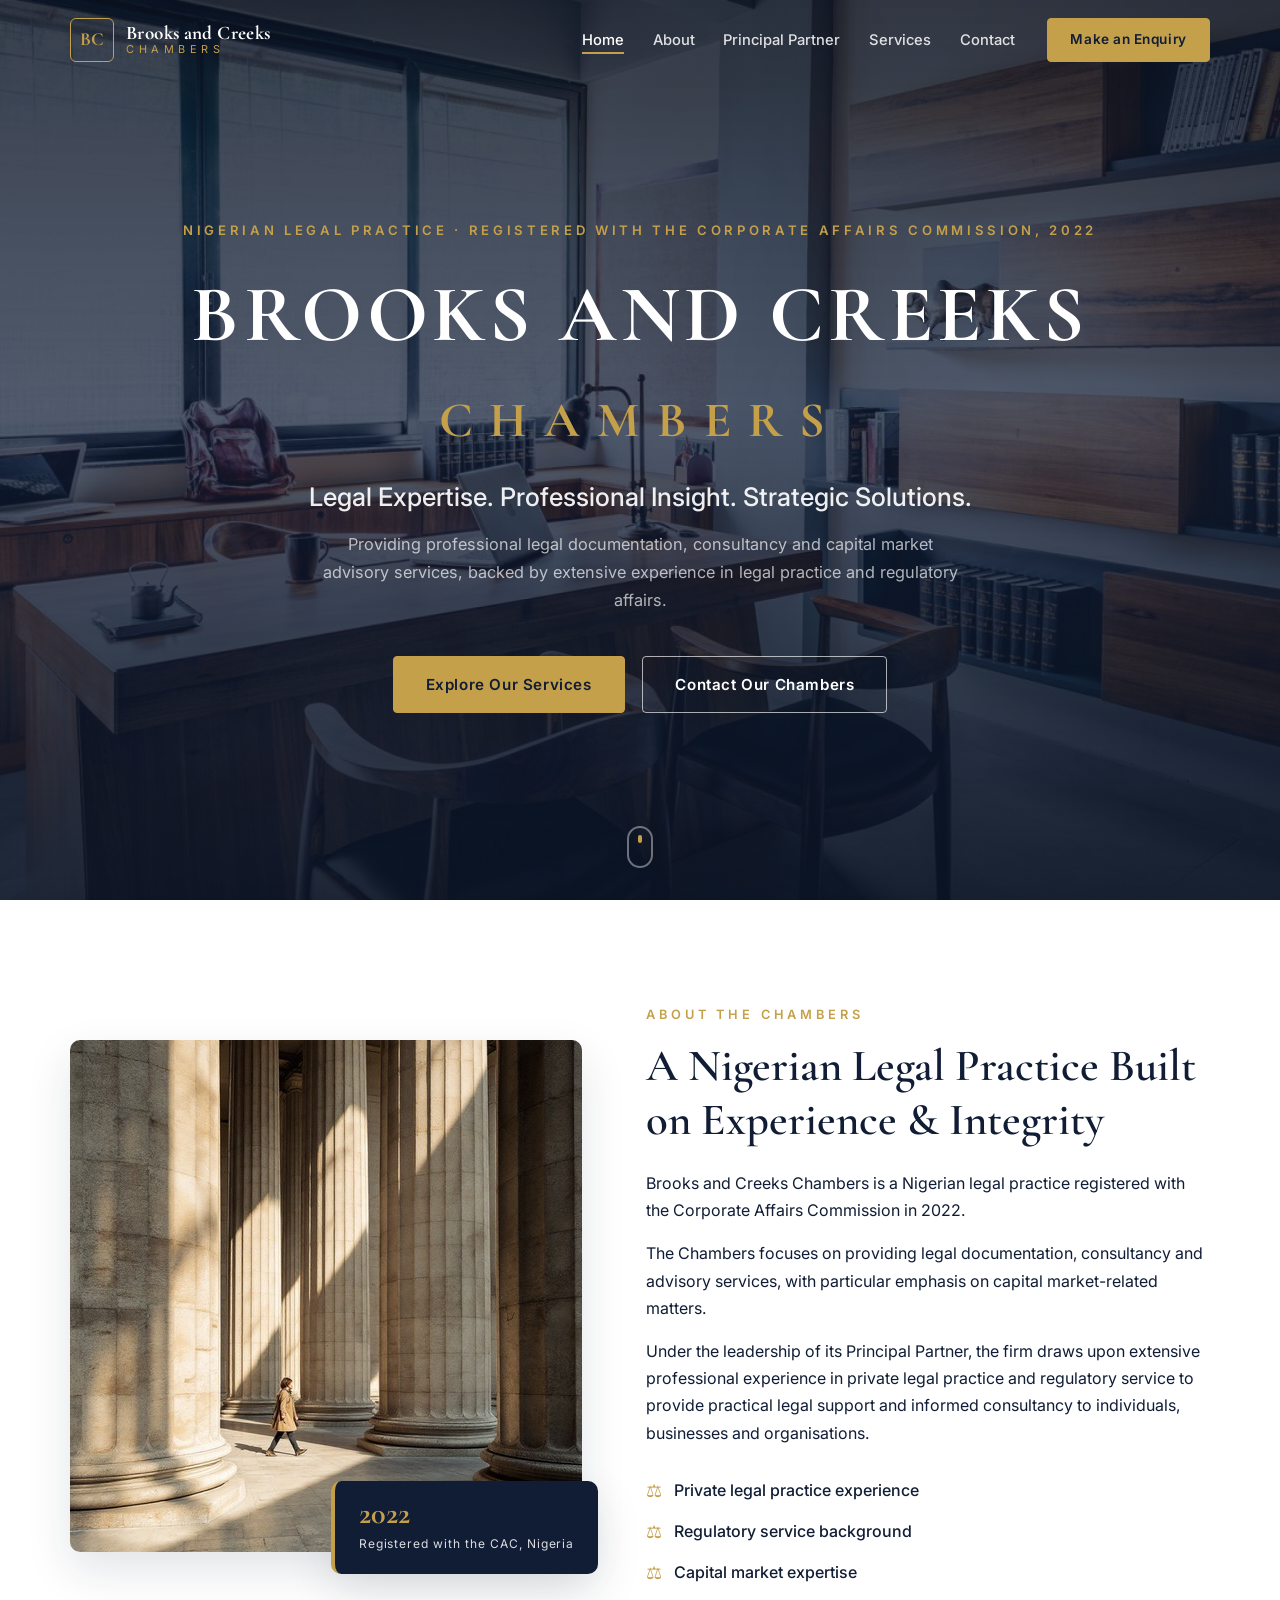
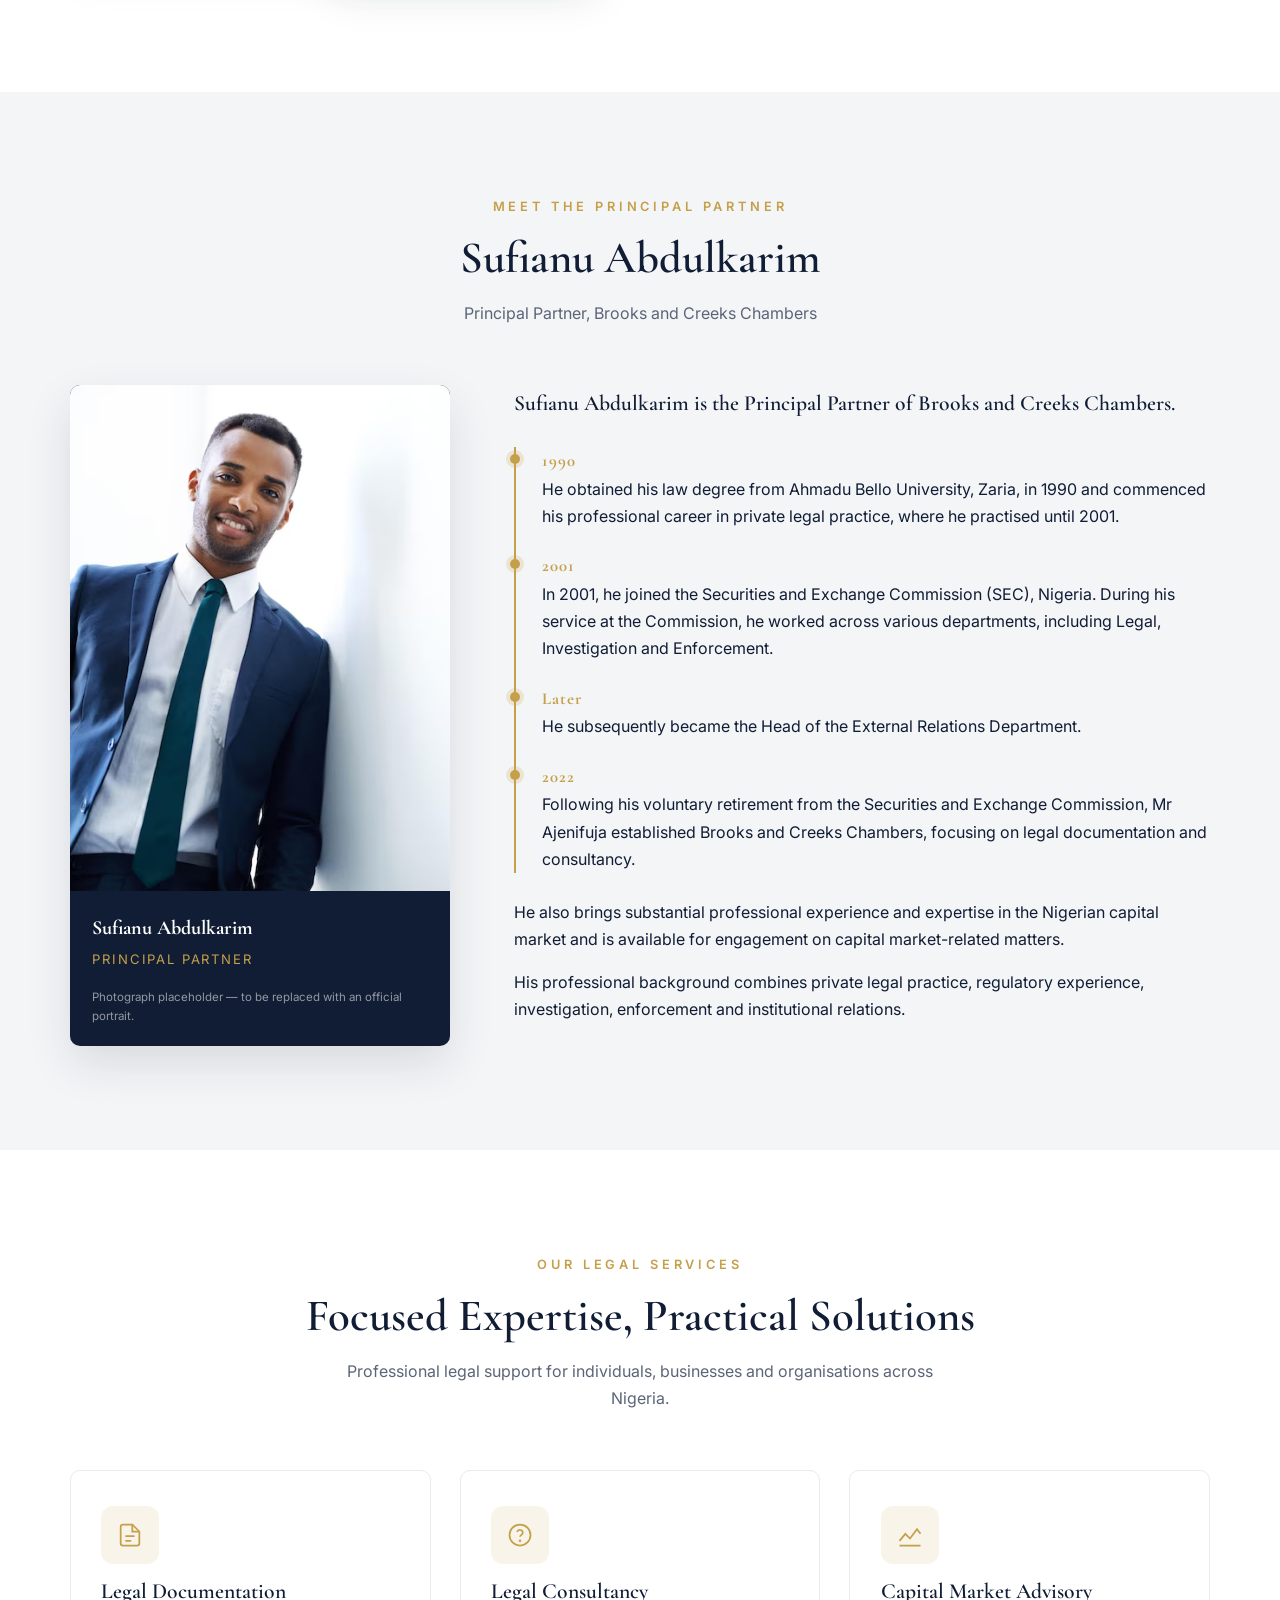
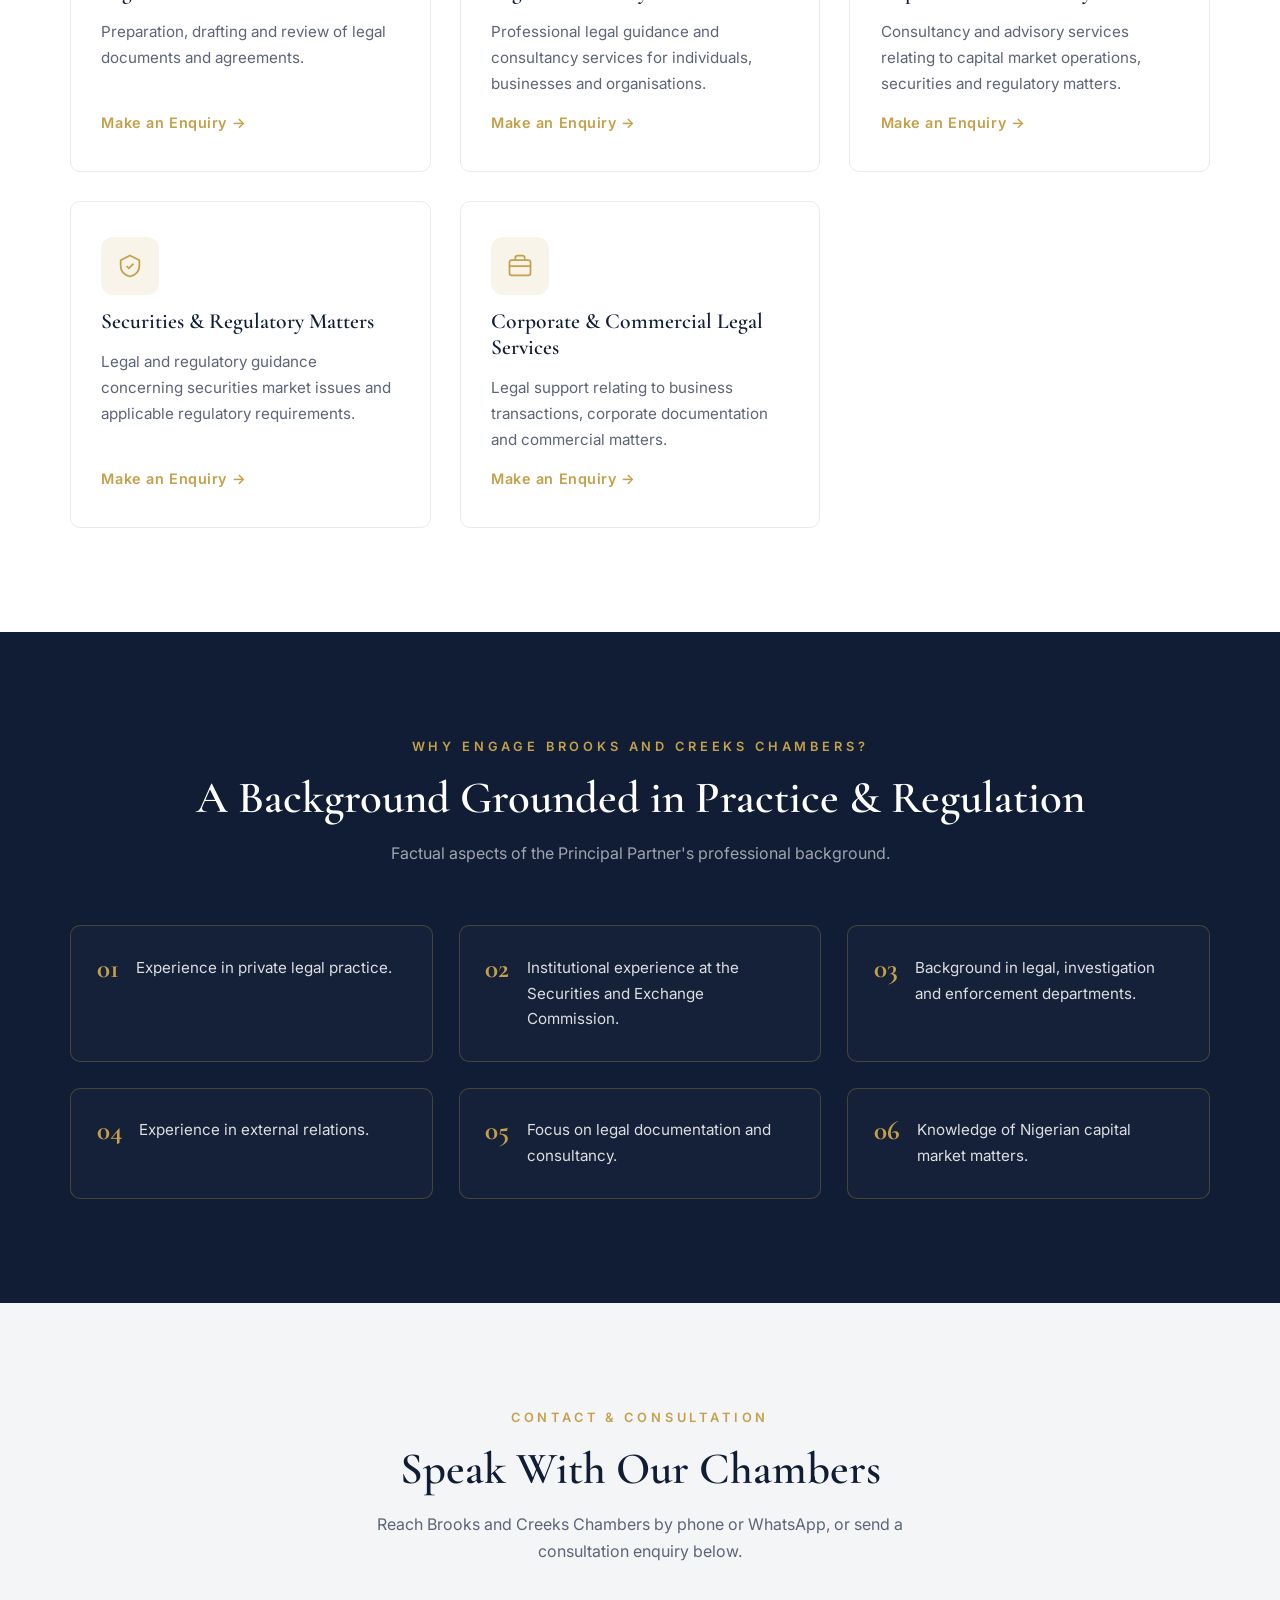
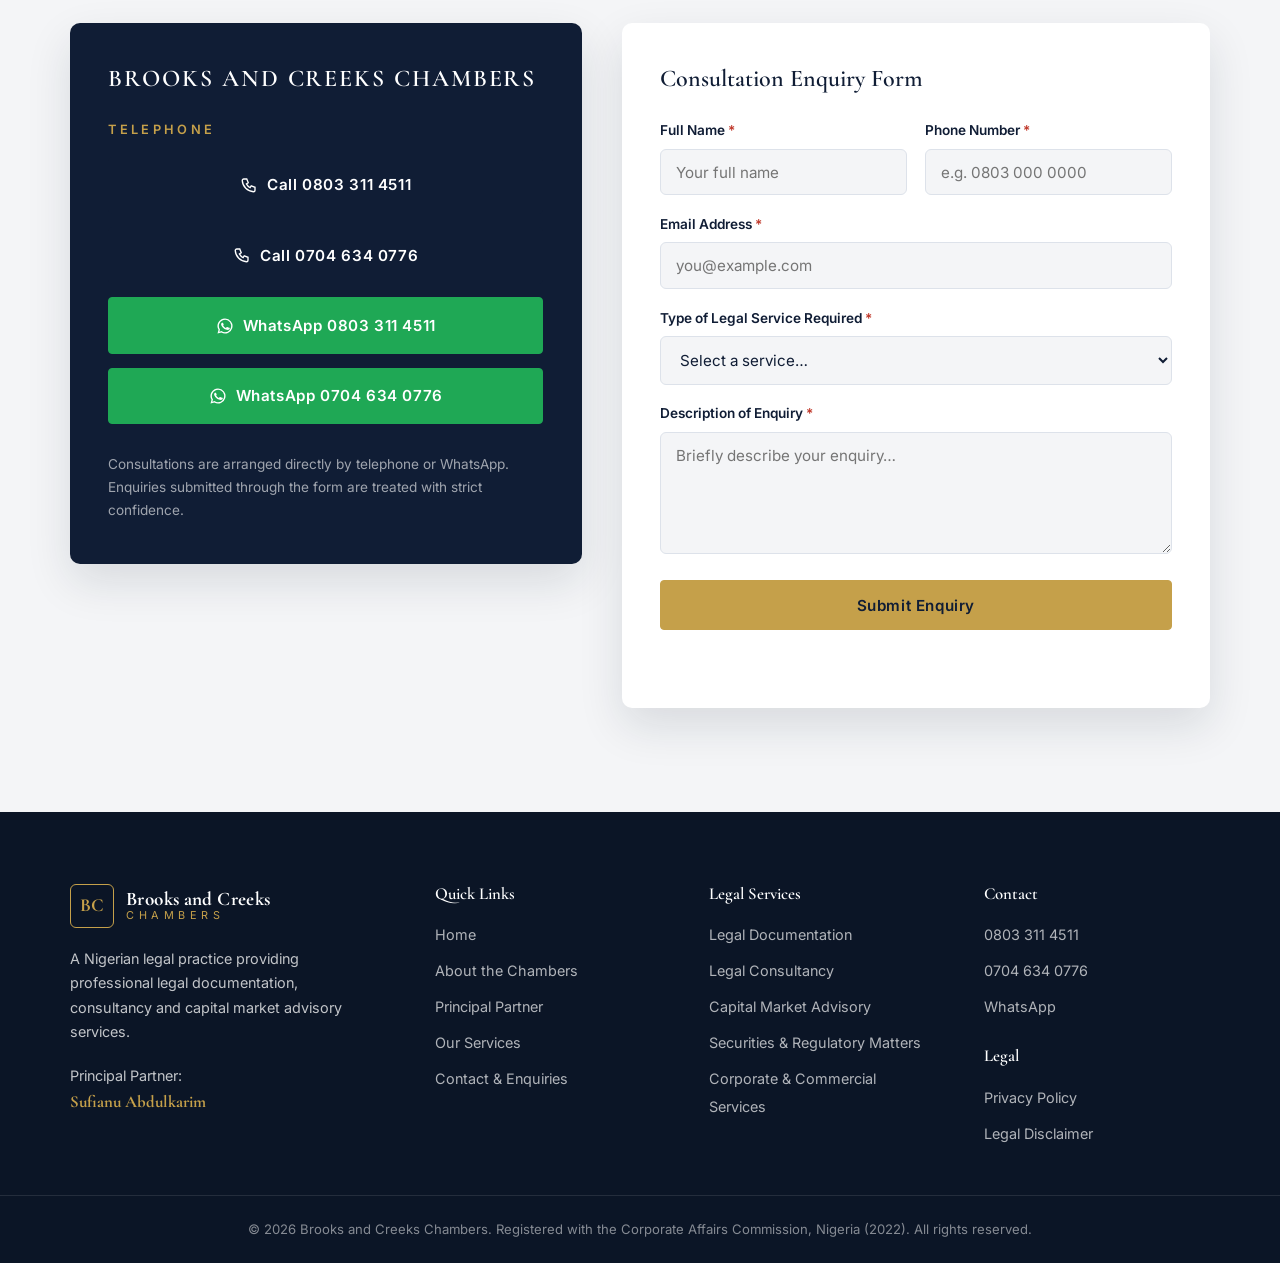
==== commit 627cf866: "Update Principal Partner name to Sufianu Abdulkarim" ====
--- a/brooks-and-creeks-chambers/brooks-and-creeks-chambers/index.html
+++ b/brooks-and-creeks-chambers/brooks-and-creeks-chambers/index.html
@@ -6,8 +6,8 @@
   <title>Brooks and Creeks Chambers | Nigerian Legal Practice – Documentation, Consultancy &amp; Capital Market Advisory</title>
 
   <!-- SEO -->
-  <meta name="description" content="Brooks and Creeks Chambers is a Nigerian legal practice registered with the CAC in 2022, offering legal documentation, legal consultancy, capital market advisory and corporate legal services. Principal Partner: Sufian Abdulkarim Ajenifuja.">
-  <meta name="keywords" content="law firm Nigeria, legal documentation Nigeria, legal consultancy Lagos, capital market advisory Nigeria, securities law Nigeria, corporate legal services, Brooks and Creeks Chambers, Sufian Abdulkarim Ajenifuja, SEC Nigeria lawyer">
+  <meta name="description" content="Brooks and Creeks Chambers is a Nigerian legal practice registered with the CAC in 2022, offering legal documentation, legal consultancy, capital market advisory and corporate legal services. Principal Partner: Sufianu Abdulkarim.">
+  <meta name="keywords" content="law firm Nigeria, legal documentation Nigeria, legal consultancy Lagos, capital market advisory Nigeria, securities law Nigeria, corporate legal services, Brooks and Creeks Chambers, Sufianu Abdulkarim, SEC Nigeria lawyer">
   <meta name="author" content="Brooks and Creeks Chambers">
   <meta name="robots" content="index, follow">
   <link rel="canonical" href="https://www.brooksandcreekschambers.com.ng/">
@@ -50,7 +50,7 @@
     "foundingDate": "2022",
     "founder": {
       "@type": "Person",
-      "name": "Sufian Abdulkarim Ajenifuja",
+      "name": "Sufianu Abdulkarim",
       "jobTitle": "Principal Partner"
     },
     "areaServed": { "@type": "Country", "name": "Nigeria" },
@@ -137,22 +137,22 @@
       <div class="container">
         <div class="section-heading reveal">
           <p class="section-eyebrow">Meet the Principal Partner</p>
-          <h2 class="section-title">Sufian Abdulkarim Ajenifuja</h2>
+          <h2 class="section-title">Sufianu Abdulkarim</h2>
           <p class="section-sub">Principal Partner, Brooks and Creeks Chambers</p>
         </div>
 
         <div class="partner-grid">
           <figure class="partner-photo reveal">
-            <img src="assets/partner-placeholder.png" alt="Portrait placeholder for Sufian Abdulkarim Ajenifuja, Principal Partner of Brooks and Creeks Chambers">
+            <img src="assets/partner-placeholder.png" alt="Portrait placeholder for Sufianu Abdulkarim, Principal Partner of Brooks and Creeks Chambers">
             <figcaption>
-              <strong>Sufian Abdulkarim Ajenifuja</strong>
+              <strong>Sufianu Abdulkarim</strong>
               <span>Principal Partner</span>
             </figcaption>
             <span class="photo-note">Photograph placeholder &mdash; to be replaced with an official portrait.</span>
           </figure>
 
           <div class="partner-bio reveal">
-            <p class="lead">Sufian Abdulkarim Ajenifuja is the Principal Partner of Brooks and Creeks Chambers.</p>
+            <p class="lead">Sufianu Abdulkarim is the Principal Partner of Brooks and Creeks Chambers.</p>
 
             <div class="timeline">
               <div class="timeline-item">
@@ -354,7 +354,7 @@
           <span class="brand-text"><strong>Brooks and Creeks</strong><small>Chambers</small></span>
         </a>
         <p>A Nigerian legal practice providing professional legal documentation, consultancy and capital market advisory services.</p>
-        <p class="footer-partner">Principal Partner:<br><strong>Sufian Abdulkarim Ajenifuja</strong></p>
+        <p class="footer-partner">Principal Partner:<br><strong>Sufianu Abdulkarim</strong></p>
       </div>
 
       <nav class="footer-col" aria-label="Quick navigation">
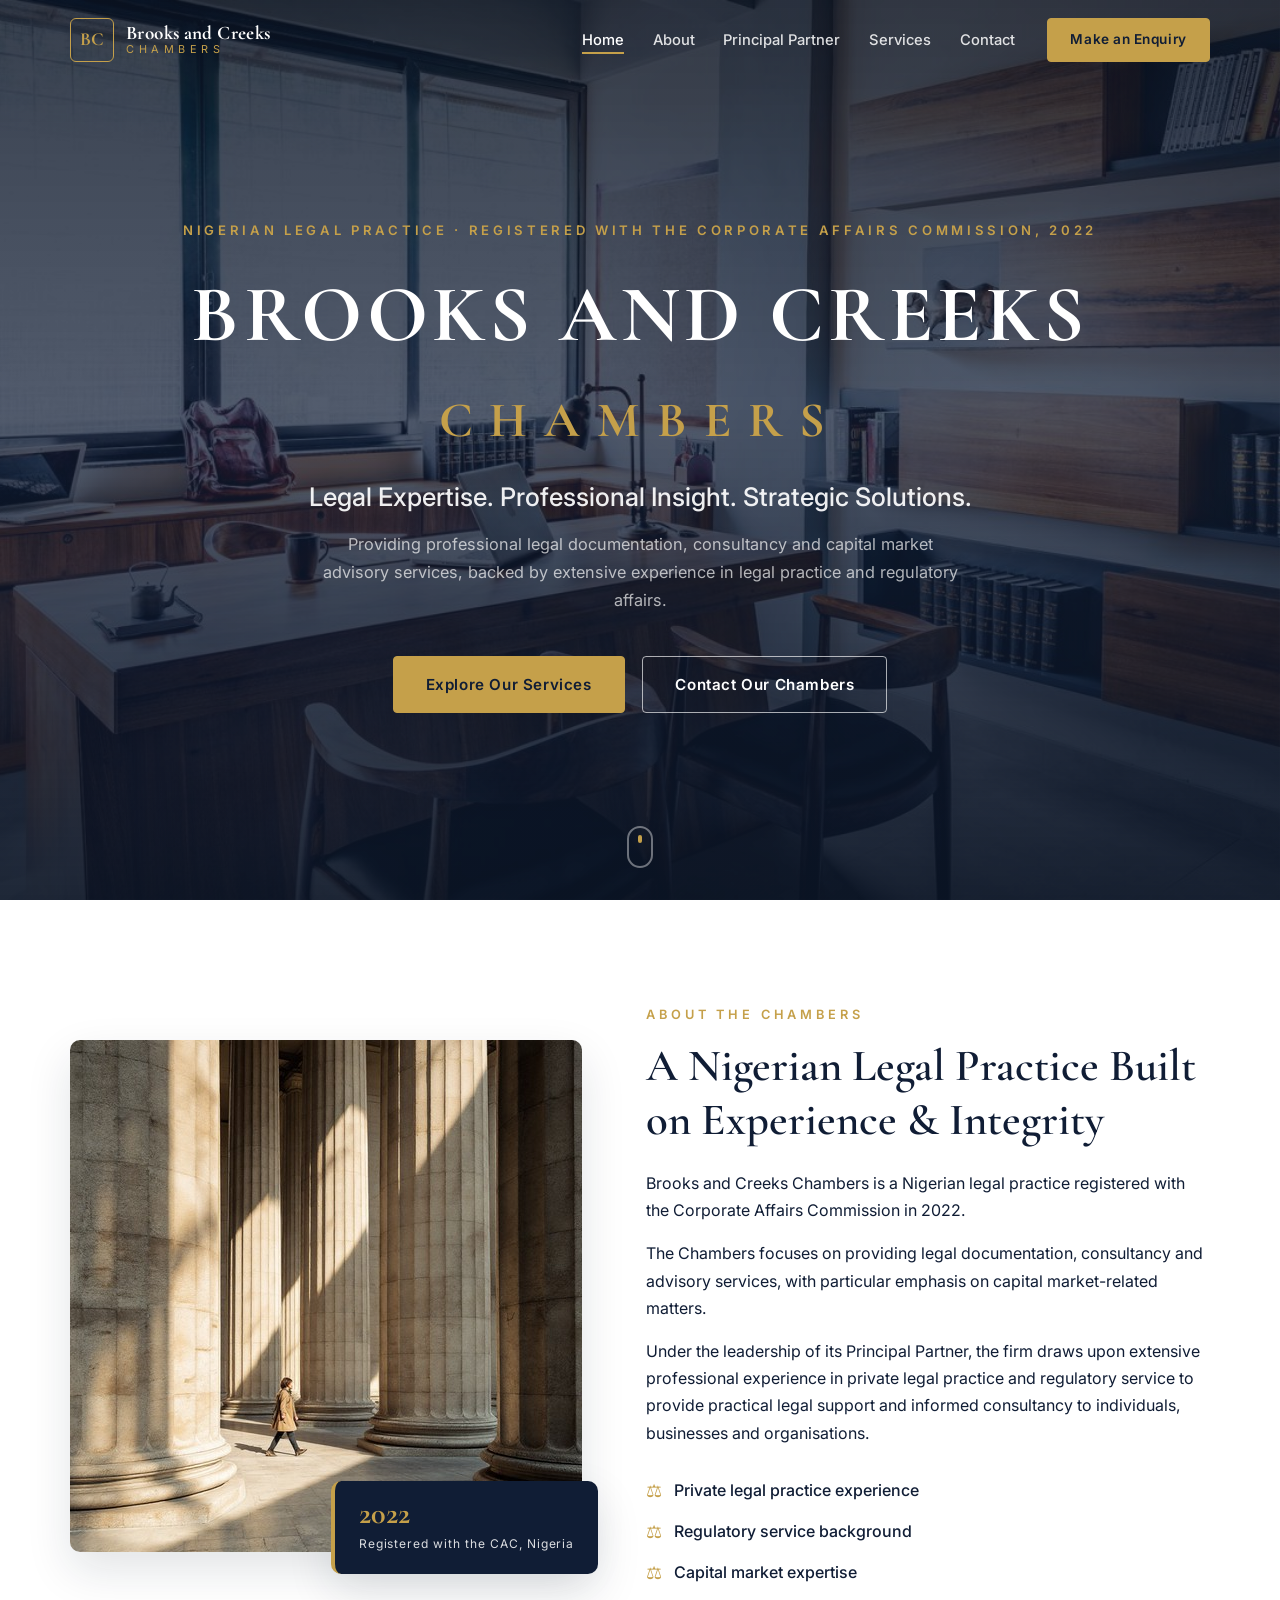
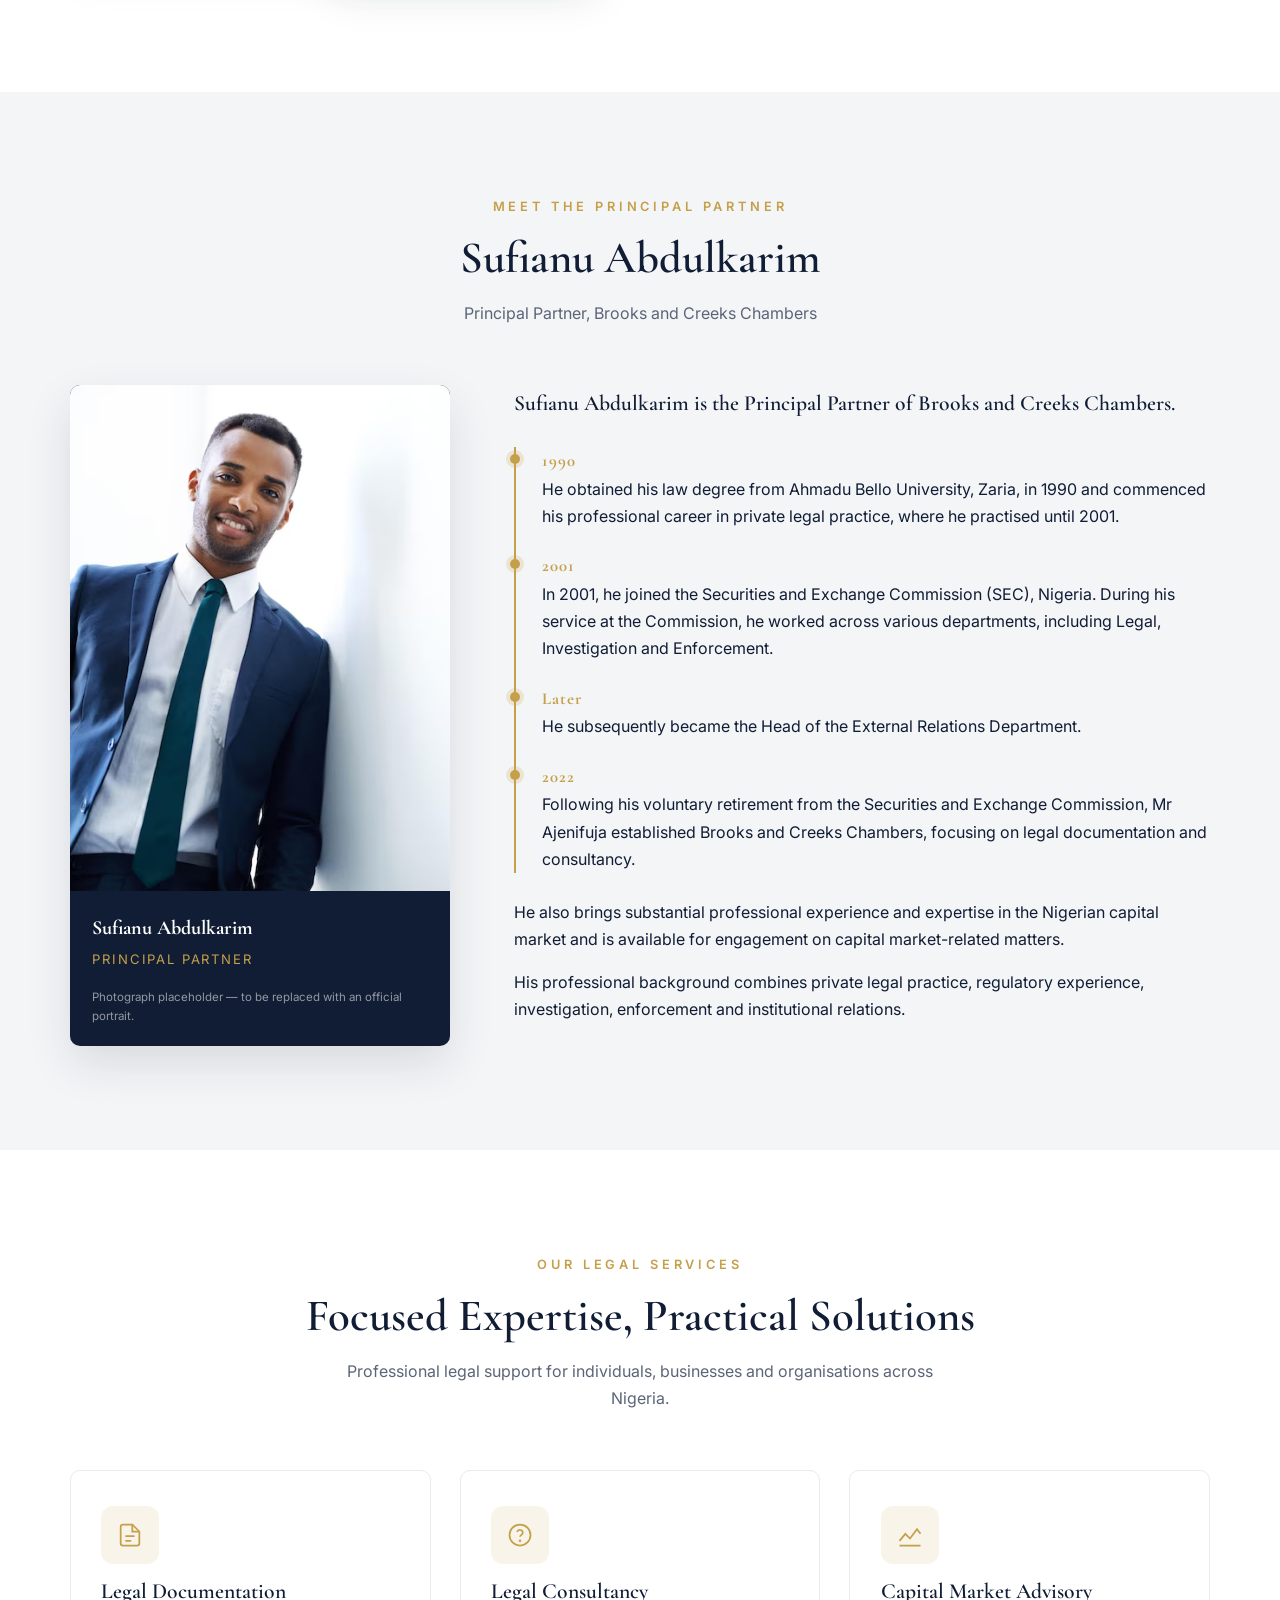
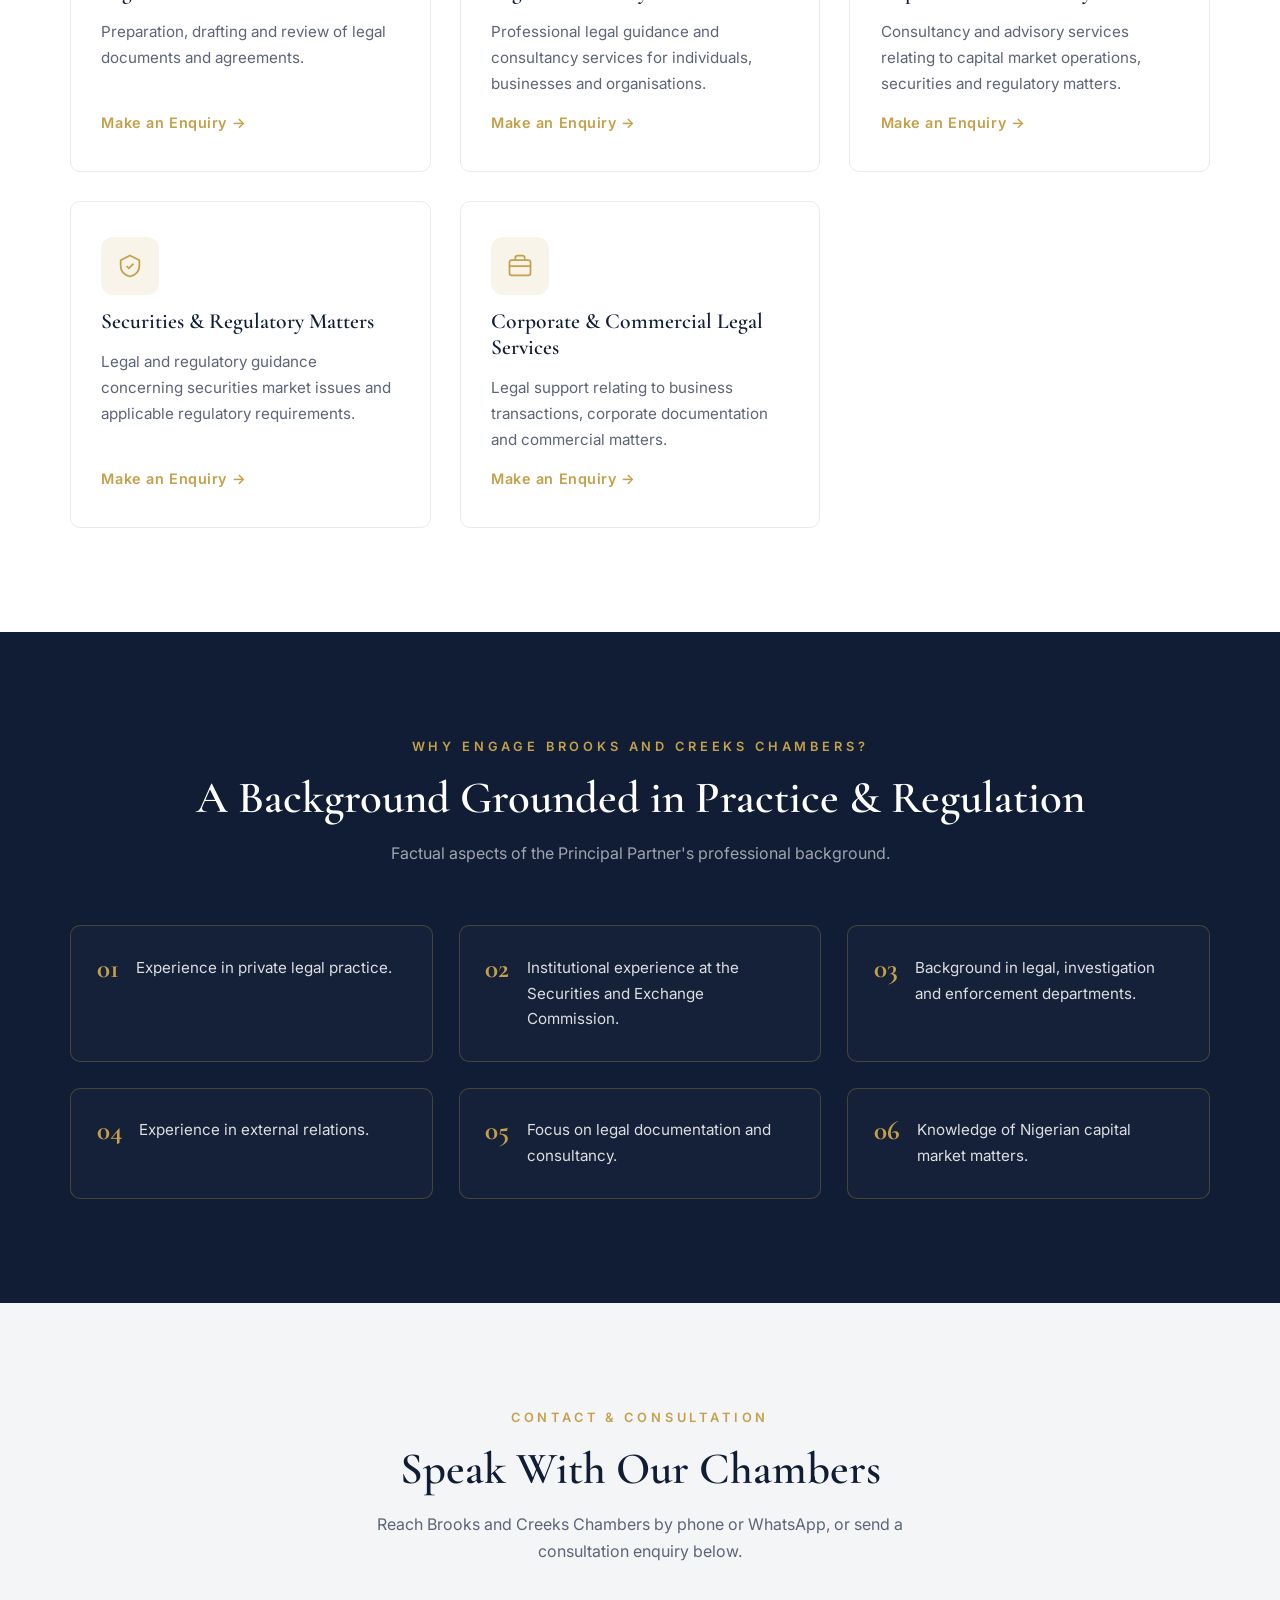
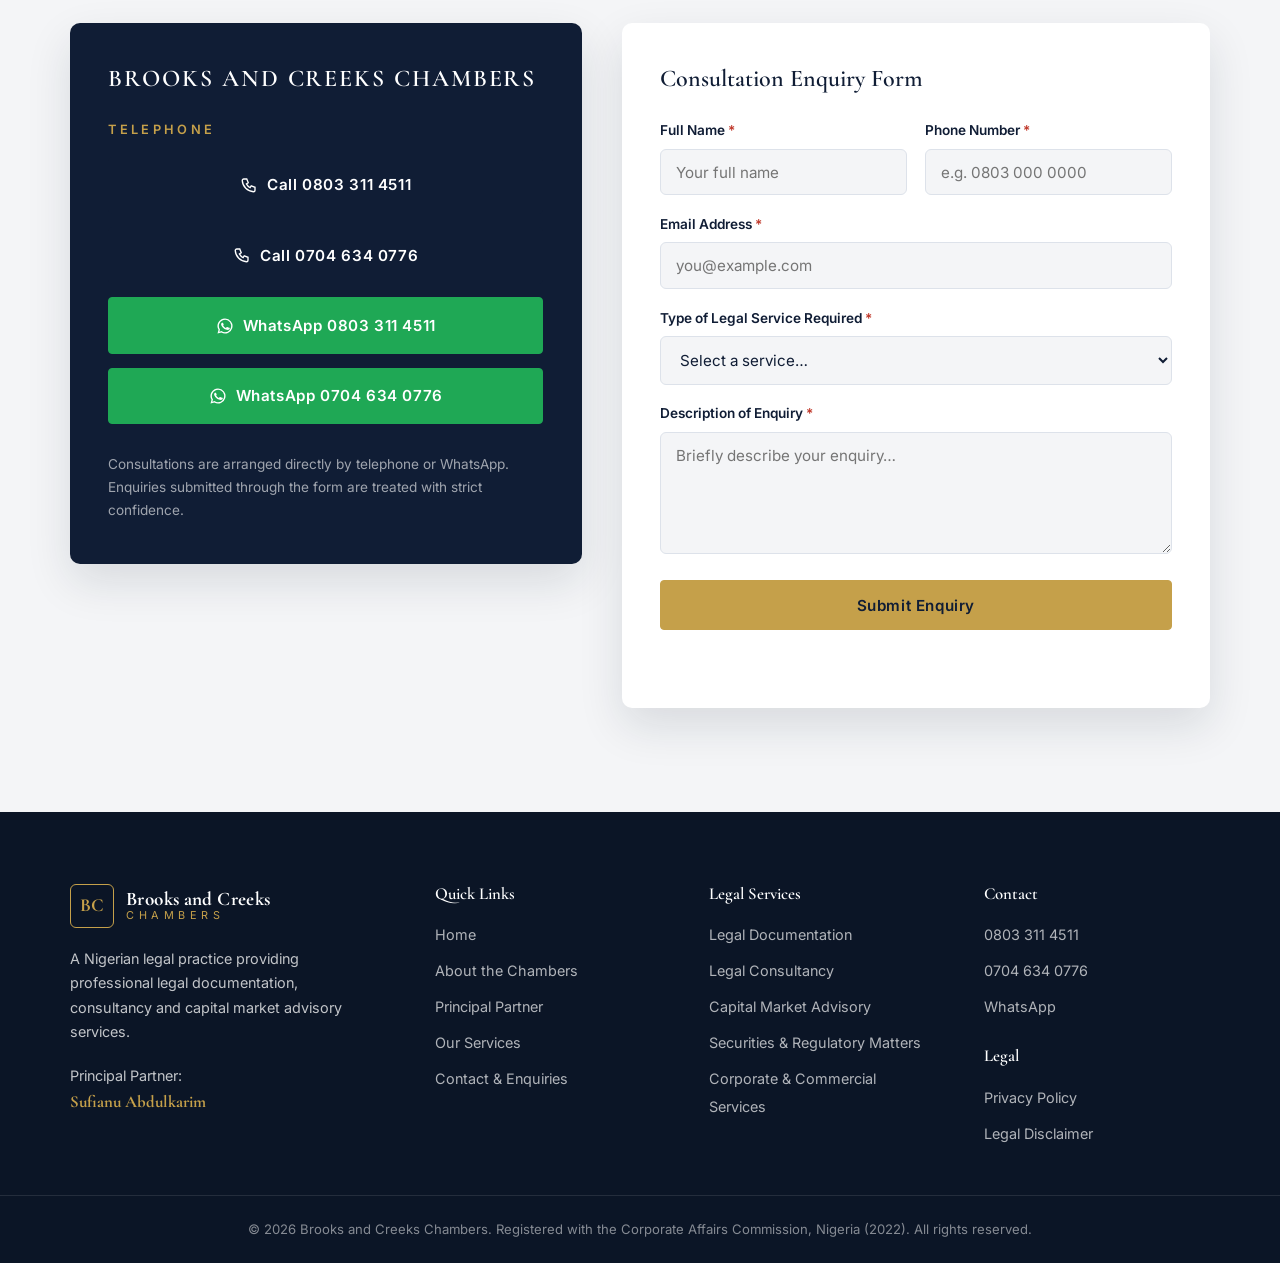
==== commit f8800c6b: "Update form action URL in index.html" ====
--- a/brooks-and-creeks-chambers/brooks-and-creeks-chambers/index.html
+++ b/brooks-and-creeks-chambers/brooks-and-creeks-chambers/index.html
@@ -304,7 +304,7 @@
               3. In your Formspree dashboard, set the notification email to receive enquiries.
               Until configured, submissions cannot be delivered — see README.md.
             -->
-            <form id="enquiryForm" action="https://formspree.io/f/YOUR_FORM_ID" method="POST" novalidate>
+            <form id="enquiryForm" action="https://formspree.io/f/maeezjnk" method="POST" novalidate>
               <div class="form-row">
                 <div class="form-field">
                   <label for="fullName">Full Name <span class="req" aria-hidden="true">*</span></label>
